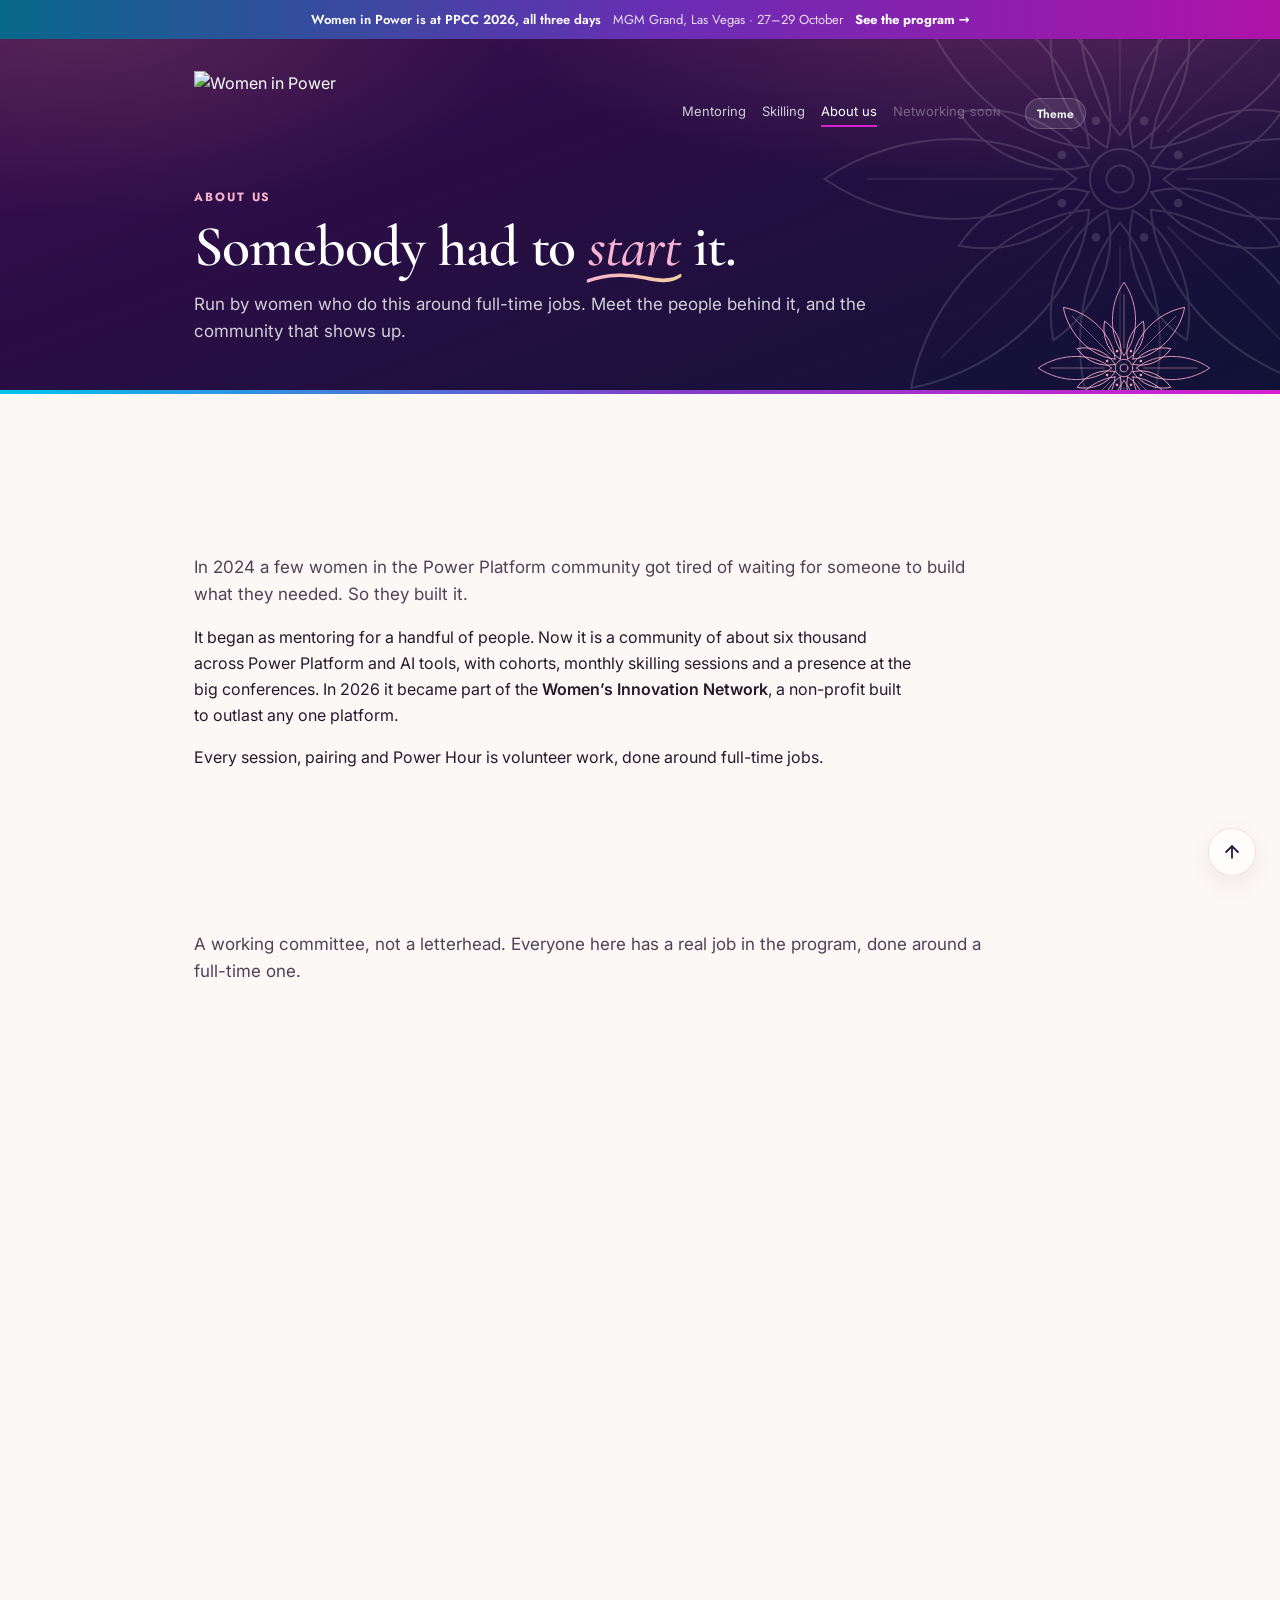
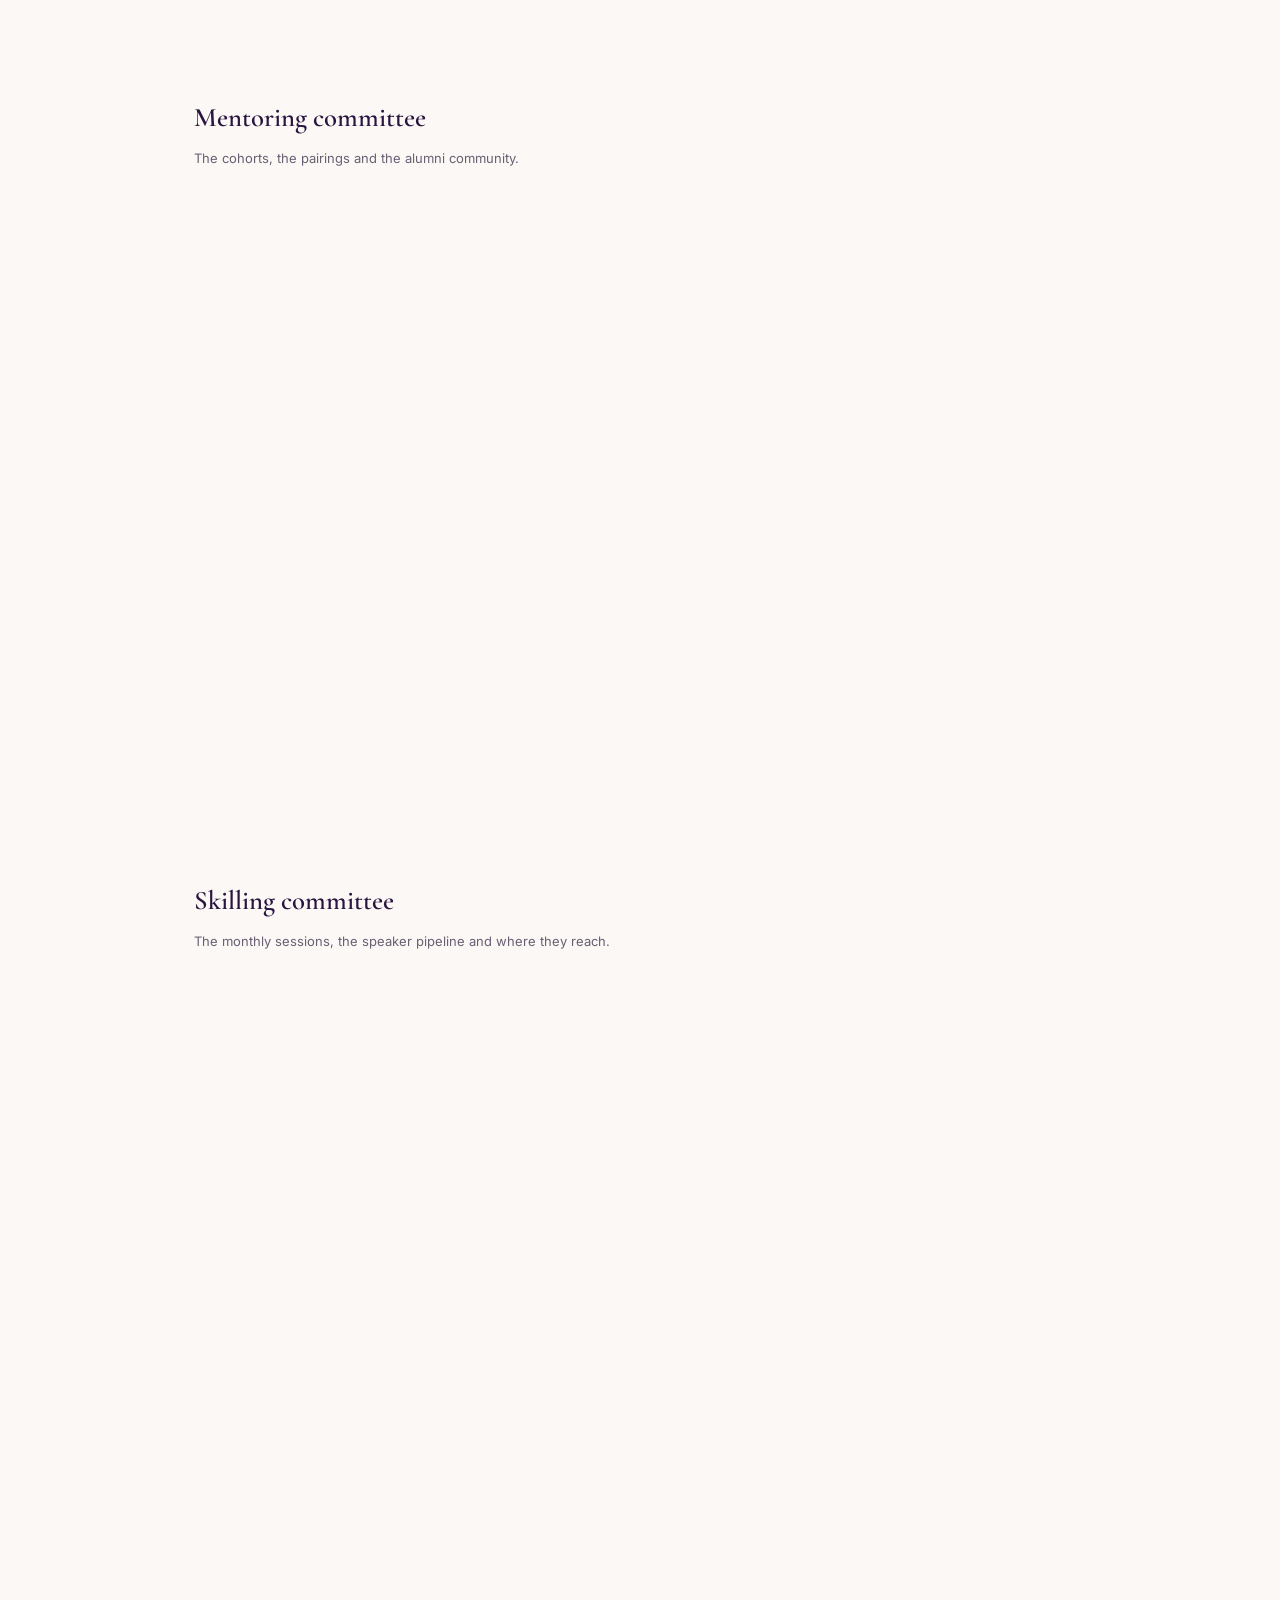
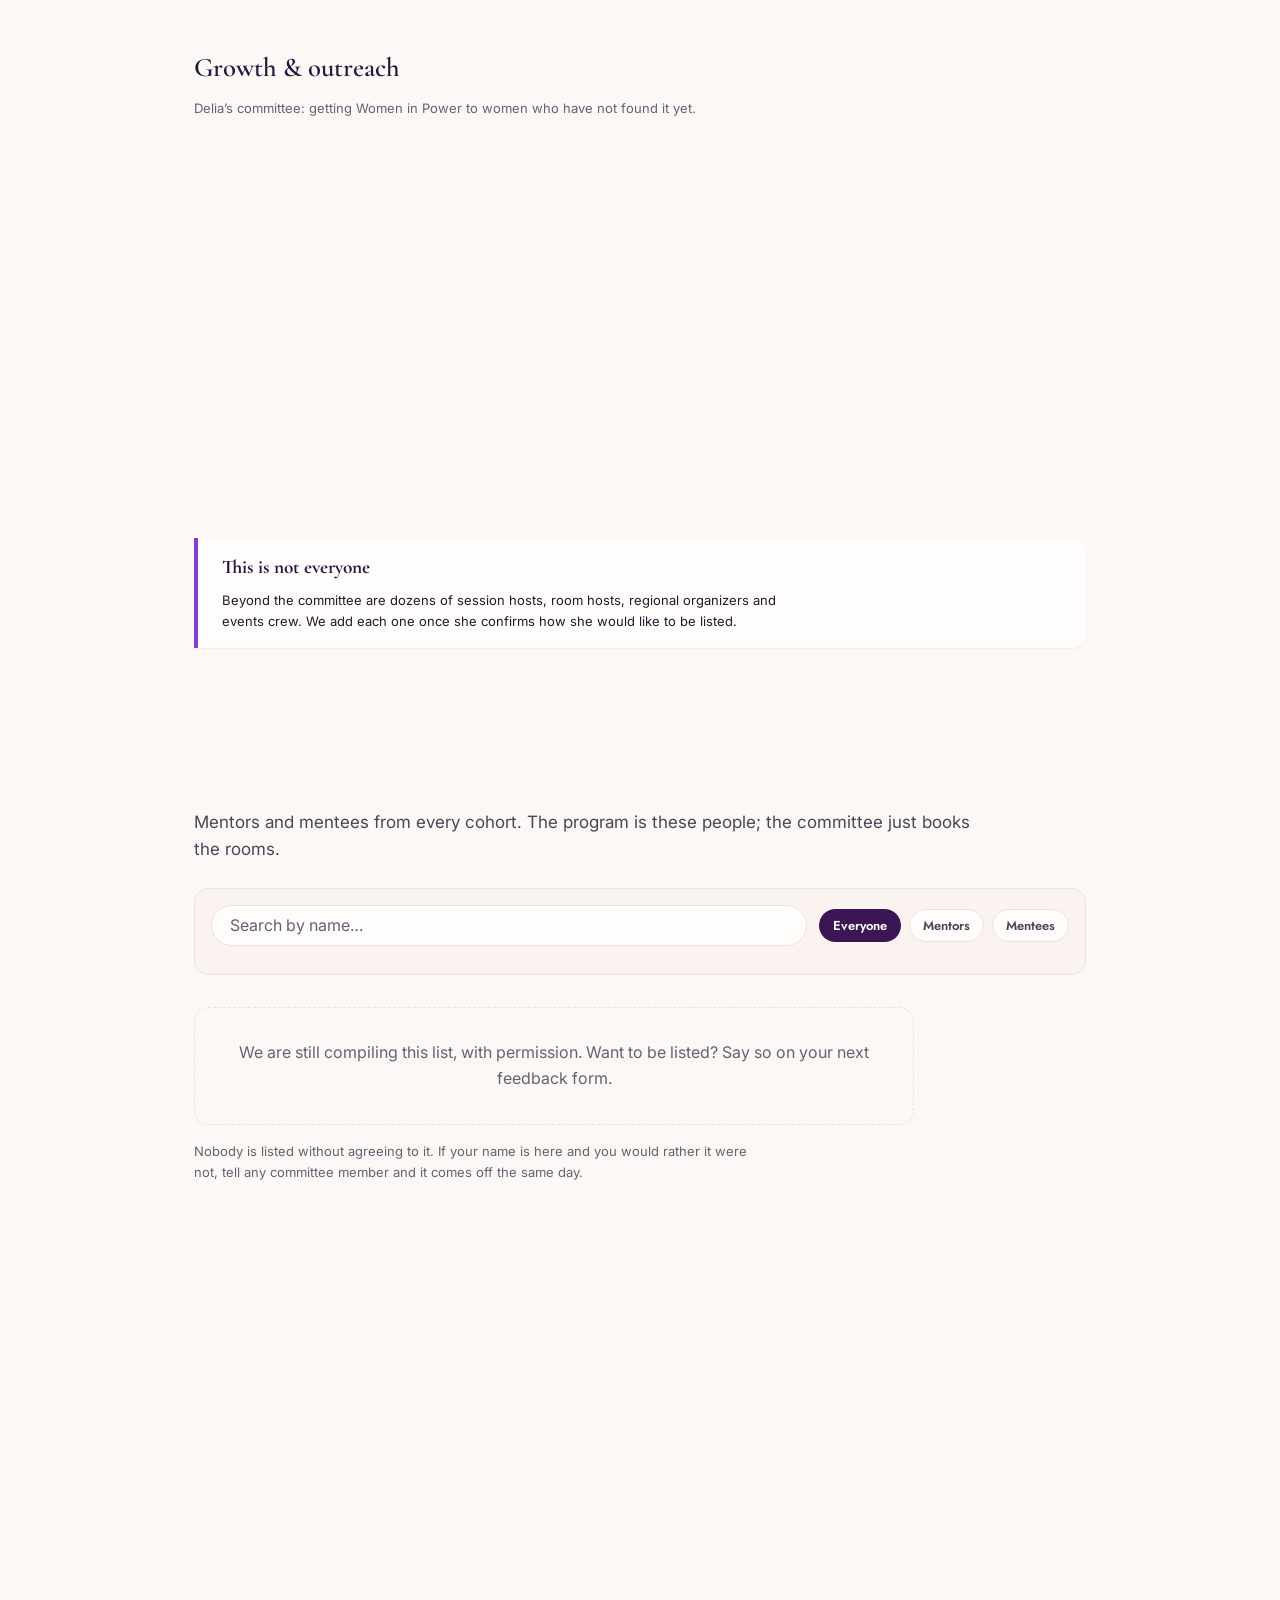
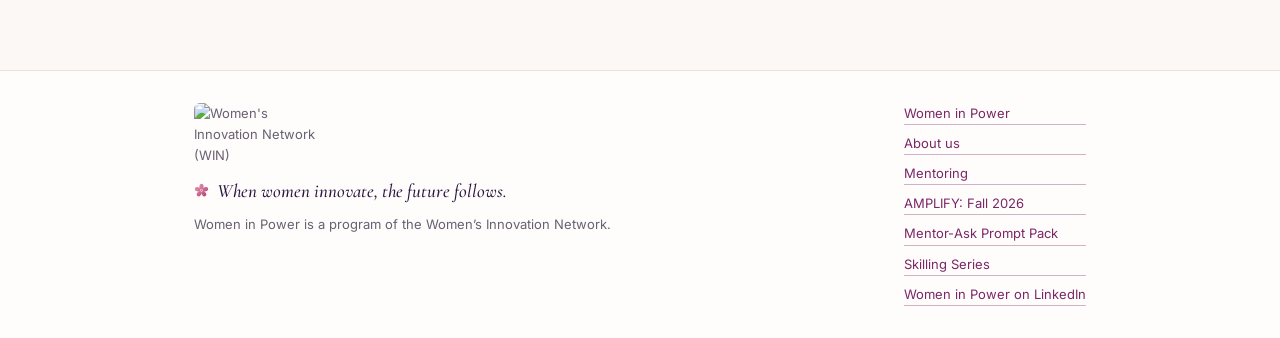
==== about/index.html @ d95ddf1b "Publish the Skilling pillar: the series, and a speaker guide Skilling has been a "soon" placeholder " ====
<!DOCTYPE html>
<html lang="en">
<head>
<meta charset="UTF-8">
<meta name="viewport" content="width=device-width, initial-scale=1">
<title>About us | Women in Power</title>
<meta name="description" content="The women who run Women in Power, and the community that has taken part: mentors, mentees and volunteers.">
<meta name="theme-color" content="#3b0b4e">
<script>(function(){try{var t=localStorage.getItem('wip-theme');if(t==='light'||t==='dark')document.documentElement.setAttribute('data-theme',t);}catch(e){}})();</script>
<script>document.documentElement.classList.add('rv-on');setTimeout(function(){if(!window.WIP_REVEAL)document.documentElement.classList.remove('rv-on');},3000);</script>
<link rel="preconnect" href="https://fonts.googleapis.com">
<link rel="preconnect" href="https://fonts.gstatic.com" crossorigin>
<link href="https://fonts.googleapis.com/css2?family=Cormorant+Garamond:ital,wght@0,500..700;1,500..700&family=Inter:wght@400;500;600&family=Jost:wght@400..800&display=swap" rel="stylesheet">
<link rel="stylesheet" href="../assets/css/wip.css">
</head>
<body data-photo-base="../assets/img/people/">
<a class="skip-link" href="#main">Skip to content</a>

<div class="announce">
  <a href="../ppcc-2026/">
    <span>Women in Power is at PPCC 2026, all three days</span>
    <span class="where">MGM Grand, Las Vegas &middot; 27&ndash;29 October</span>
    <span class="go">See the program &rarr;</span>
  </a>
</div>

<header class="masthead" id="top">
  <div class="wrap">
    <div class="masthead-top">
      <a class="lockup" href="../">
        <img class="lockup-img" src="../assets/img/wip-wordmark-reverse.png" alt="Women in Power" width="1200" height="607">
      </a>
      <div class="masthead-right">
        <nav class="masthead-nav" aria-label="Main">
          <a href="../mentoring/">Mentoring</a>
          <a href="../skilling/">Skilling</a>
          <a href="./" aria-current="page">About us</a>
          <span class="nav-soon">Networking <em>soon</em></span>
        </nav>
        <button type="button" class="theme-toggle" data-theme-toggle>Theme</button>
      </div>
    </div>
    <p class="kicker">About us</p>
    <h1>Somebody had to <em>start</em> it.</h1>
    <p class="standfirst">Run by women who do this around full-time jobs. Meet the people behind it, and the community that shows up.</p>
  </div>
</header>

<main id="main">
<div class="wrap">

  <!-- ============================== STORY ============================= -->
  <section class="section">
    <div class="section-head">
      <p class="eyebrow">How this started</p>
      <h2>A group chat that got out of hand</h2>
    </div>
    <p class="lead">In 2024 a few women in the Power Platform community got tired of waiting for someone to build what they needed. So they built it.</p>
    <p>It began as mentoring for a handful of people. Now it is a community of about six thousand across Power Platform and AI tools, with cohorts, monthly skilling sessions and a presence at the big conferences. In 2026 it became part of the <strong>Women&rsquo;s Innovation Network</strong>, a non-profit built to outlast any one platform.</p>
    <p>Every session, pairing and Power Hour is volunteer work, done around full-time jobs.</p>
  </section>

  <!-- ============================ LEADERSHIP ========================== -->
  <section class="section">
    <div class="section-head">
      <p class="eyebrow">Leadership</p>
      <h2>Meet the <em>troublemakers</em></h2>
    </div>
    <p class="lead">A working committee, not a letterhead. Everyone here has a real job in the program, done around a full-time one.</p>

    <!--
      LEADERSHIP — BEFORE YOU EDIT
      * Roles come from the Feb 2026 planning assignments. That source says
        plainly they have NOT been re-confirmed for FY27. Re-check with each
        person before treating this page as authoritative.
      * Everyone here should approve her own entry — the role line and the
        bio both. These were drafted from internal notes, not written by the
        person they describe.
      * LinkedIn links: all ten now have one. The four the source flagged
        unverified were supplied directly by Sravani on 5 Sep 2026.
        Tracking parameters (?lipi=...) are stripped — those tokens come
        from the browsing session of whoever copied the link and must
        never be published. Do not guess a profile URL; ask the person.
      * Employer and job title are deliberately NOT published here. They
        change, they belong to the person, and LinkedIn already carries them.
        Exception: a person may add their own. Sravani asked for hers
        (PM, CAT organization at Microsoft) on 11 Sep 2026.
      * Ragavendar Swaminatha Subramanian, Kimberly Tiong and Veronica Fair
        joined the Skilling committee on 24 Sep 2026, links and Ragavendar's
        line supplied by Sravani. Kimberly and Veronica share one card with
        one description between them, so neither needs a bio line of her
        own. Kimberly's photo is in the folder but unused while she is on
        the shared card.
      * Krystal Velez was added on 18 Sep 2026, with her photo supplied by
        Sravani. LinkedIn supplied by Sravani on 18 Sep 2026. No bio yet:
        ask her for one line, do not write it for her.
      * Asad Fathima was added on 17 Sep 2026, LinkedIn supplied by Sravani.
        She shares the committee card with Jessica and Sam, which now
        carries one description for all three rather than a line each.
        Check the spelling of her name with her.
      * Klaudia Roveri is not listed: the source names her as an adjacent
        partnership lead for the CAPE Women's Community, explicitly not
        Women in Power.
    -->
    <div class="people" style="margin-top:var(--s-5)">

      <article class="person">
        <div class="person-avatar" data-photo="danielle-moon.jpg" aria-hidden="true">DM</div>
        <div>
          <p class="person-name">Danielle Moon</p>
          <p class="person-role">Founder</p>
        </div>
        <p class="person-bio">Danielle founded Women in Power in 2024, then built the Women&rsquo;s Innovation Network behind it so the support would outlast any one platform. What began as a group chat is now six thousand women, with mentoring cohorts, monthly skilling and a Women in Power presence at the conferences this industry actually shows up to. She sets the direction, brings in the sponsors and holds the door open for the next woman who thinks she is the only one in the room.</p>
        <p class="person-links"><a href="https://www.linkedin.com/in/danielle-moon" target="_blank" rel="noopener">LinkedIn</a></p>
      </article>

      <article class="person">
        <div class="person-avatar" data-photo="sravani-seethi.jpg" aria-hidden="true">SS</div>
        <div>
          <p class="person-name">Sravani Seethi</p>
          <p class="person-role">Executive Director</p>
        </div>
        <p class="person-bio">Sravani partners with Danielle to bring the Women in Power vision to life, shaping ideas into programs with a clear plan, owners and timeline across every pillar. She started the mentoring program, which Shriya and Drew now lead. By day she is a PM in the CAT organization at Microsoft, and she built this site.</p>
        <p class="person-links"><a href="https://www.linkedin.com/in/sravani-seethi" target="_blank" rel="noopener">LinkedIn</a></p>
      </article>

      <article class="person">
        <div class="person-avatar" data-photo="geetha-sivasailam.jpg" aria-hidden="true">GS</div>
        <div>
          <p class="person-name">Geetha Sivasailam</p>
          <p class="person-role">Chief Power Officer</p>
        </div>
        <p class="person-bio">Geetha leads the Skilling Series and event logistics: the framework, speakers, registration and recordings. She moved skilling to themed programs built on power skills, not soft skills.</p>
        <p class="person-links"><a href="https://www.linkedin.com/in/gsivasailam" target="_blank" rel="noopener">LinkedIn</a></p>
      </article>

    </div>

    <h3 style="margin-top:var(--s-7)">Mentoring committee</h3>
    <p class="small muted">The cohorts, the pairings and the alumni community.</p>
    <div class="people" style="margin-top:var(--s-4)">

      <article class="person">
        <div class="person-avatar" data-photo="shriya-malhotra.jpg" aria-hidden="true">SM</div>
        <div>
          <p class="person-name">Shriya Malhotra</p>
          <p class="person-role">Power Pairs Lead</p>
        </div>
        <p class="person-bio">Shriya runs Power Pairs, the 1:1 track: matching, operations, mentor recruitment and participant communications. She also co-leads Skilling.</p>
        <p class="person-links"><a href="https://be.linkedin.com/in/shriya-malhotra-31b259b5" target="_blank" rel="noopener">LinkedIn</a></p>
      </article>

      <article class="person">
        <div class="person-avatar" data-photo="drew-tattam.jpg" aria-hidden="true">DT</div>
        <div>
          <p class="person-name">Drew Tattam</p>
          <p class="person-role">Circuits Mentoring Lead</p>
        </div>
        <p class="person-bio">Drew leads the Early Career pillar and runs Circuits: the group mentoring track, its Circuit Leads, and the path from a Circuit into Power Pairs.</p>
        <p class="person-links"><a href="https://www.linkedin.com/in/drew-tattam" target="_blank" rel="noopener">LinkedIn</a></p>
      </article>

      <!-- Three people, one card: the wider committee work rather than a
           named track. .person-feature spans the row. -->
      <article class="person person-feature">
        <div class="person-avatar" aria-hidden="true"><span class="bloom-mark" style="width:1.7rem;height:1.7rem;background:#fff"></span></div>
        <div>
          <p class="person-name">Jessica Edwards, Samantha Inquieti and Asad Fathima</p>
          <p class="person-role">The wider mentoring committee</p>
        </div>
        <p class="person-bio">The committee behind the cohorts: the mentoring framework, participant communications, and the alumni community that carries on afterwards. They keep every cohort running the same way for everyone, whichever track you are in, and make sure the volunteers who run it are thanked.</p>
        <p class="person-links"><a href="https://www.linkedin.com/in/jessica~edwards/" target="_blank" rel="noopener">Jessica on LinkedIn</a> <a href="https://www.linkedin.com/in/sam-inquieti-rmcp%C2%AE-prince2-aws-cloud-practitioner-b1431a21/" target="_blank" rel="noopener">Sam on LinkedIn</a> <a href="https://www.linkedin.com/in/asadfathima/" target="_blank" rel="noopener">Asad on LinkedIn</a></p>
      </article>

    </div>

    <h3 style="margin-top:var(--s-7)">Skilling committee</h3>
    <p class="small muted">The monthly sessions, the speaker pipeline and where they reach.</p>
    <div class="people" style="margin-top:var(--s-4)">

      <article class="person">
        <div class="person-avatar" data-photo="suparna-banerjee.jpg" aria-hidden="true">SB</div>
        <div>
          <p class="person-name">Suparna Banerjee</p>
          <p class="person-role">Skilling Sessions Lead</p>
        </div>
        <p class="person-bio">Suparna runs the skilling sessions with Geetha: topics, speakers, scheduling and prep. She is an active Power Platform community speaker and an AI wizard.</p>
        <p class="person-links"><a href="https://www.linkedin.com/in/suparna-banerjee-68780623/" target="_blank" rel="noopener">LinkedIn</a></p>
      </article>

      <article class="person">
        <div class="person-avatar" data-photo="ragavendar-swaminatha.jpg" aria-hidden="true">RS</div>
        <div>
          <p class="person-name">Ragavendar Swaminatha Subramanian</p>
          <p class="person-role">Speakers &amp; Promotion Lead</p>
        </div>
        <p class="person-bio">Ragavendar runs speaker outreach, promotional material, scheduling and session prep. He is a three-time Power Platform Super User.</p>
        <p class="person-links"><a href="https://www.linkedin.com/in/ragavendar-s-77374099/" target="_blank" rel="noopener">LinkedIn</a></p>
      </article>

      <!-- Two people, one card, the same shape as the wider mentoring
           committee. .person-feature spans the row. -->
      <article class="person person-feature">
        <div class="person-avatar" aria-hidden="true"><span class="bloom-mark" style="width:1.7rem;height:1.7rem;background:#fff"></span></div>
        <div>
          <p class="person-name">Kimberly Tiong and Veronica Fair</p>
          <p class="person-role">The wider skilling committee</p>
        </div>
        <p class="person-bio">The committee behind the Skilling Series: finding speakers, prepping each session and getting it in front of the people who need it.</p>
        <p class="person-links"><a href="https://www.linkedin.com/in/kimberlytiong/" target="_blank" rel="noopener">Kimberly on LinkedIn</a> <a href="https://www.linkedin.com/in/verofair/" target="_blank" rel="noopener">Veronica on LinkedIn</a></p>
      </article>
    </div>

    <h3 style="margin-top:var(--s-7)">Growth &amp; outreach</h3>
    <p class="small muted">Delia&rsquo;s committee: getting Women in Power to women who have not found it yet.</p>
    <div class="people" style="margin-top:var(--s-4)">

      <article class="person">
        <div class="person-avatar" data-photo="delia-zuniga.jpg" aria-hidden="true">DZ</div>
        <div>
          <p class="person-name">Delia Zuniga</p>
          <p class="person-role">Chief Storyteller</p>
        </div>
        <p class="person-bio">Delia leads community marketing, volunteer recruitment and the events calendar, including the outreach that fills every cohort.</p>
        <p class="person-links"><a href="https://www.linkedin.com/in/deliazuniga" target="_blank" rel="noopener">LinkedIn</a></p>
      </article>

      <article class="person">
        <div class="person-avatar" data-photo="krystal-velez.jpg" aria-hidden="true">KV</div>
        <div>
          <p class="person-name">Krystal Velez</p>
          <p class="person-role">Growth &amp; outreach committee</p>
        </div>
        <p class="person-links"><a href="https://www.linkedin.com/in/krystal-velez/" target="_blank" rel="noopener">LinkedIn</a></p>
      </article>


      <article class="person">
        <div class="person-avatar" data-photo="hanh-nguyen.jpg" aria-hidden="true">HN</div>
        <div>
          <p class="person-name">Hanh Nguyen</p>
          <p class="person-role">APAC expansion</p>
        </div>
        <p class="person-bio">Hanh is exploring how to grow Women in Power across APAC: time zones, partners and local communities.</p>
        <p class="person-links"><a href="https://www.linkedin.com/in/hanh-nguyen-857954146/" target="_blank" rel="noopener">LinkedIn</a></p>
      </article>

    </div>

    <!--
      ADDING A LEADER
      Copy one <article class="person"> block and fill it in. The avatar is
      initials on a gradient by default; to use a photo, replace the div with:
        <img class="person-avatar" src="../assets/img/people/firstname.jpg"
             alt="" width="72" height="72">
      Square image, 200px or larger. alt="" is correct — the name is right
      beside it, so the photo is decorative to a screen reader.

      The grid goes to three columns and wraps on its own. Around 15 people
      it starts to feel like a wall; at that point add another group heading
      rather than a fourth column.

      The top row is the three principals and is meant to stay three. New
      committee members go into one of the groups below it. If someone ever
      sits alone in a group, .person-feature spans the row so she is not a
      lone narrow card.
    -->

    <div class="callout" style="margin-top:var(--s-5)">
      <p class="callout-title">This is not everyone</p>
      <p class="small">Beyond the committee are dozens of session hosts, room hosts, regional organizers and events crew. We add each one once she confirms how she would like to be listed.</p>
    </div>
  </section>

  <!-- ============================= ROSTER ============================= -->
  <section class="section">
    <div class="section-head">
      <p class="eyebrow">The community</p>
      <h2>Everyone who has taken part</h2>
    </div>
    <p class="lead">Mentors and mentees from every cohort. The program is these people; the committee just books the rooms.</p>

    <div class="roster-block" data-src="../assets/data/people.json" style="margin-top:var(--s-5)">
      <div class="roster-controls">
        <label class="visually-hidden" for="roster-q">Search by name</label>
        <input class="input roster-q" id="roster-q" type="search" placeholder="Search by name…" autocomplete="off">
        <div class="roster-filters" role="group" aria-label="Filter by role">
          <button type="button" class="chip" data-filter="all" aria-pressed="true">Everyone</button>
          <button type="button" class="chip" data-filter="mentor" aria-pressed="false">Mentors</button>
          <button type="button" class="chip" data-filter="mentee" aria-pressed="false">Mentees</button>
        </div>
        <p class="roster-count" role="status" aria-live="polite"></p>
      </div>

      <ul class="roster"></ul>

      <p class="roster-empty">
        We are still compiling this list, with permission.
        Want to be listed? Say so on your next feedback form.
      </p>

      <noscript>
        <p class="roster-empty">This list needs JavaScript to load. The underlying data is at
        <a href="../assets/data/people.json">people.json</a>.</p>
      </noscript>
    </div>

    <p class="small muted" style="margin-top:var(--s-4)">Nobody is listed without agreeing to it. If your name is here and you would rather it were not, tell any committee member and it comes off the same day.</p>
  </section>

  <!-- ============================== JOIN ============================== -->
  <section class="section">
    <div class="section-head">
      <p class="eyebrow">Get involved</p>
      <h2>This list is meant to keep growing</h2>
    </div>
    <div class="grid grid-3">
      <div class="card">
        <h4>Join a cohort</h4>
        <p class="small muted">As a mentee or a mentor. Registration opens ahead of each one and is announced on LinkedIn.</p>
        <p><a class="btn btn-ghost" href="../mentoring/">How mentoring works &rarr;</a></p>
      </div>
      <div class="card">
        <h4>Host a session</h4>
        <p class="small muted">The Skilling Series always needs speakers. If you can teach something in 45 minutes, that is enough.</p>
        <p><a class="btn btn-ghost" href="../skilling/speaker-guide/">Read the speaker guide &rarr;</a></p>
      </div>
      <div class="card">
        <h4>Volunteer on a committee</h4>
        <p class="small muted">Mentoring, skilling, events, regional outreach. Most people start by turning up to something and offering.</p>
        <p><a class="btn btn-ghost" href="https://www.linkedin.com/company/women-in-power-platform" target="_blank" rel="noopener">Say hello &rarr;</a></p>
      </div>
    </div>
  </section>

</div>
</main>

<footer class="site-footer">
  <div class="wrap foot-row">
    <div>
      <img class="win-logo" src="../assets/img/win-logo.png" alt="Women's Innovation Network (WIN)">
      <p class="tagline">When women innovate, the future follows.</p>
      <p class="small" style="margin-top:var(--s-2)">Women in Power is a program of the Women&rsquo;s Innovation Network.</p>
    </div>
    <nav aria-label="Footer">
      <a href="../">Women in Power</a>
      <a href="./">About us</a>
      <a href="../mentoring/">Mentoring</a>
      <a href="../mentoring/2026-fall/">AMPLIFY: Fall 2026</a>
      <a href="../mentoring/mentorship-prompts/">Mentor-Ask Prompt Pack</a>
      <a href="../skilling/">Skilling Series</a>
      <a href="https://www.linkedin.com/company/women-in-power-platform" target="_blank" rel="noopener">Women in Power on LinkedIn</a>
    </nav>
  </div>
</footer>

<a class="to-top" href="#top" title="Back to top">
  <span class="visually-hidden">Back to top</span>
  <svg viewBox="0 0 24 24" fill="none" stroke="currentColor" stroke-width="2.2" stroke-linecap="round" stroke-linejoin="round" aria-hidden="true"><path d="M12 19V5"/><path d="M5 12l7-7 7 7"/></svg>
</a>

<script src="../assets/js/wip.js" defer></script>
</body>
</html>
---- assets/css/wip.css ----
/* ==========================================================================
   Women in Power — shared stylesheet
   Part of Women's Innovation Network (WIN)

   Single source of truth for how WiP member pages look. Change a token here
   and every page updates. Documented and previewed at /wip/style-guide/.

   Contents
   1. Tokens — light
   2. Tokens — dark
   3. Reset and base
   4. Layout
   5. Masthead, theme toggle, footer
   6. Typography
   7. Components
   8. Journey explorer (the interactive mentor / mentee journeys)
   9. Utilities
  10. Print

   THEMING RULE
   Every color has its base value on bare :root. Dark mode only *redefines*
   tokens, in two places: a prefers-color-scheme block guarded against an
   explicit light choice, and a [data-theme="dark"] block so the toggle wins.
   Never give a color its only definition inside a media query.
   ========================================================================== */

/* ==========================================================================
   1. TOKENS — LIGHT (the base layer)
   ========================================================================== */

:root {
  /* --- Brand: WIN (parent organization) — fixed, never themed ---------- */
  --win-navy:        #042559;
  --win-navy-deep:   #02132e;
  --win-navy-soft:   #16407f;

  /* --- Brand: the signature ribbon gradient — fixed -------------------- */
  --grad-cyan:       #00c5ed;
  --grad-violet:     #823dca;
  --grad-magenta:    #d720d0;
  --ribbon:      linear-gradient(90deg,  var(--grad-cyan) 0%, var(--grad-violet) 52%, var(--grad-magenta) 100%);
  --ribbon-diag: linear-gradient(135deg, var(--grad-cyan) 0%, var(--grad-violet) 52%, var(--grad-magenta) 100%);

  /* The ribbon, deepened until WHITE TEXT PASSES AA on every stop.
     The bright ribbon is decoration and must never sit behind body text:
     white on --grad-cyan is 2.06:1, which is unreadable. These stops are
     6.26 / 7.93 / 6.10 against white and still read as the same gradient.
     Use this any time the ribbon is a background for words. */
  --ribbon-deep: linear-gradient(90deg, #07688a 0%, #6a2db4 52%, #ae12a7 100%);

  /* The ribbon for ROUNDED FILLS: circles (step numbers, avatars, the
     back-to-top hover) and pill buttons. Two things go wrong when the full
     diagonal ribbon is poured into a round shape:
       1. A 135deg gradient puts its end colors in the box's corners, which
          the rounding cuts off. What survives is a cyan wedge and a clipped
          magenta edge, so the shape reads as a square squeezed into a
          circle.
       2. The cyan end sits under white text at 2.06:1.
     So these drop cyan and run deep violet to deep magenta (white text
     7.93 / 6.10). On circles the stops sit at 15% / 85%, which is where a
     circle's edge crosses the 135deg line, so both colors are actually
     visible. Pills run 90deg, along their long axis. */
  /* On anything with a (transparent) border, write the background as
     "var(--ribbon-round) border-box". By default a gradient is sized to
     the padding box and then TILED into the border, so the far end of
     the gradient shows as a thin strip along the top and left edges. */
  --ribbon-round: linear-gradient(135deg, #6a2db4 15%, #ae12a7 85%);
  --ribbon-pill:  linear-gradient(90deg,  #6a2db4 0%,  #ae12a7 100%);

  /* The ribbon for gradient TEXT on a page surface, e.g. the big stat
     numerals. Measured against the surface it actually sits on:
       light mode, on #fff   — 6.26 / 7.93 / 6.10
       dark  mode, on #121c31 — 8.26 / 5.62 / 6.74
     The bright ribbon fails at BOTH ends depending on the mode: its cyan is
     2.06:1 on white and its violet is 2.81:1 on the dark surface. A number
     is content, not decoration — it has to be readable. Gradient text on a
     dark BAND (the masthead kicker, the hero headline) keeps --ribbon;
     those grounds are dark in both themes. */
  --ribbon-text: linear-gradient(90deg, #07688a 0%, #6a2db4 52%, #ae12a7 100%);
  /* Warm gradient text for serif numerals. 10.9 / 5.9 on white. */
  --bloom-text:  linear-gradient(90deg, #5a1f7a 0%, #b3346b 100%);

  /* --- Brand: Women in Power accents ----------------------------------- */
  --wip-plum:        #3b0b4e;
  --wip-magenta:     #d91c81;
  --wip-pink:        #ff2e9e;
  --wip-teal:        #12b6a8;

  /* --- Brand: Bloom — the warm layer ------------------------------------
     Added in v2.0 to give the site warmth without adding clutter. Blush and
     petal are grounds and washes; rose carries small text; gold is a
     hairline detail only (it is 2.7:1 on ivory, so never for words). The
     bloom motif itself is drawn in CSS further down (section 5b). */
  --blush:           #f9e6e8;
  --blush-2:         #fdf2ef;
  --petal:           #e7a3bb;
  --rose:            #b3346b;   /* 5.5:1 on --bg, 4.8:1 on --blush */
  --gold:            #b8925a;
  --gold-soft:       #ecdcc0;

  /* --- Themed: accent used for eyebrows, markers, link hover ----------- */
  --accent:          #b3346b;
  --link:            #7b2667;
  /* Solid fills behind white text: primary buttons, the selected role
     and roster filter. Was WIN navy; plum carries the warmth. */
  --solid:           #3b1554;   /* white on it 13:1 */
  --solid-hover:     #57206f;

  /* --- Themed: tier colors -------------------------------------------- */
  --tier1:           #7a2e8e;   /* Group mentoring */
  --tier1-wash:      #f6effa;
  --tier1-line:      #e3d0ec;
  --tier2:           #0f6fa8;   /* 1:1 mentoring   */
  --tier2-wash:      #ecf5fb;
  --tier2-line:      #c9e0ef;
  --joint:           #b8127a;   /* Both tiers      */
  --joint-wash:      #fdeef6;
  --joint-line:      #f4cfe3;

  /* --- Themed: neutrals ------------------------------------------------ */
  /* Warm neutrals: ivory grounds with a breath of blush, plum-black ink.
     The old cool blue-grays read as corporate; these read as paper. */
  --ink:             #231a2c;
  --ink-2:           #4d4357;
  --ink-3:           #6a5f73;   /* 5.7:1 on --bg, 5.0:1 on --blush */
  --heading:         #2a1540;   /* aubergine; goes near-white in dark     */
  --line:            #eee1dc;
  --line-soft:       #f6ece8;
  --surface:         #fffdfb;
  --surface-2:       #fbf3ef;
  --bg:              #fcf8f5;
  --sticky-bg:       rgba(252, 248, 245, .94);

  /* --- Themed: masthead ------------------------------------------------ */
  /* WiP plum into midnight indigo, lit with rose and peach rather than
     the old cyan. The cyan still arrives in the ribbon along the base. */
  --mast-a:          #3b0b4e;
  --mast-b:          #0f1236;
  --mast-glow-1:     rgba(236, 112, 168, .30);
  --mast-glow-2:     rgba(255, 184, 150, .16);

  /* --- Themed: semantic ------------------------------------------------ */
  --ok:              #1f7a56;  --ok-wash:   #e9f5ef;  --ok-line: #cbe6da;
  --warn:            #9a6410;  --warn-wash: #fdf3e2;
  --danger:          #b0433a;  --danger-wash: #fdeeec; --danger-line: #f3d5d0;

  /* --- Type ------------------------------------------------------------ */
  --font-display: "Jost", "Segoe UI", -apple-system, BlinkMacSystemFont, system-ui, sans-serif;
  /* Headings, names and big numerals: Cormorant Garamond, an editorial
     serif with fine contrast. Jost (above) carries labels, buttons and UI.
     Cormorant has a small x-height (0.39 of its size, against Fraunces'
     0.44), so every element set in it also gets font-size-adjust, which
     scales it up to read at the size the layout was designed for. */
  --font-serif:   "Cormorant Garamond", "Iowan Old Style", "Palatino Linotype", Georgia, serif;
  --serif-adjust: 0.43;
  --font-body:    "Inter", "Segoe UI", -apple-system, BlinkMacSystemFont, system-ui, sans-serif;
  --font-mono:    ui-monospace, "Cascadia Code", Consolas, monospace;

  --t-xs:   0.75rem;
  --t-sm:   0.8125rem;
  --t-base: 1rem;
  --t-lg:   1.0625rem;
  --t-xl:   clamp(1.25rem, 1.1rem + 0.6vw, 1.5rem);
  --t-2xl:  clamp(1.5rem,  1.25rem + 1.1vw, 2rem);
  --t-3xl:  clamp(1.9rem,  1.4rem + 2.2vw, 3rem);

  /* --- Space (4px base) ------------------------------------------------ */
  --s-1: 0.25rem; --s-2: 0.5rem;  --s-3: 0.75rem; --s-4: 1rem;
  --s-5: 1.5rem;  --s-6: 2rem;    --s-7: 3rem;    --s-8: 4rem;

  /* --- Radius, shadow, motion ------------------------------------------ */
  --r-sm: 8px; --r-md: 14px; --r-lg: 20px; --r-xl: 28px; --r-pill: 999px;
  /* Shadows tinted plum, not navy-gray, so cards glow rather than float. */
  --sh-1: 0 1px 2px rgba(74, 28, 58, .05);
  --sh-2: 0 8px 24px rgba(74, 28, 58, .07);
  --sh-3: 0 20px 48px rgba(74, 28, 58, .12);
  --ease: cubic-bezier(.22, .61, .36, 1);

  --wrap: 940px;
  --wrap-wide: 1180px;

  color-scheme: light;
}

/* ==========================================================================
   2. TOKENS — DARK
   Defined twice on purpose: once for the system preference (unless the
   reader has explicitly chosen light), once for an explicit dark choice.
   ========================================================================== */

@media (prefers-color-scheme: dark) {
  :root:not([data-theme="light"]) {
    --accent:      #ff86bb;
    --link:        #f2acd6;
    --solid:       #74338f;  --solid-hover: #8a42a8;
    --blush:       #2b1b28;  --blush-2: #21161f;
    --petal:       #e58bb0;  --rose:    #ff8fbf;
    --gold:        #d8b67c;  --gold-soft: #4a3b28;
    --ribbon-text: linear-gradient(90deg, #00c5ed 0%, #b27ce8 52%, #ff6bd6 100%);
    --bloom-text:  linear-gradient(90deg, #d9a9f2 0%, #ff8fbf 100%);

    --tier1:       #cf95e6;  --tier1-wash: #241a33;  --tier1-line: #3d2b52;
    --tier2:       #6ec6f2;  --tier2-wash: #0f2436;  --tier2-line: #1f3f59;
    --joint:       #ff74bb;  --joint-wash: #2c1428;  --joint-line: #4a2340;

    --ink:         #f5eef3;
    --ink-2:       #cfc2d2;
    --ink-3:       #a797ac;
    --heading:     #fdf5fa;
    --line:        #35283d;
    --line-soft:   #281e2f;
    --surface:     #1c1523;
    --surface-2:   #17111d;
    --bg:          #110c16;
    --sticky-bg:   rgba(17, 12, 22, .94);

    --mast-a:      #2c0a3a;
    --mast-b:      #0a0a1f;
    --mast-glow-1: rgba(236, 112, 168, .24);
    --mast-glow-2: rgba(255, 184, 150, .12);

    --ok:      #5fd3a3;  --ok-wash:     #0f2a20;  --ok-line: #1f4d3a;
    --warn:    #f0c274;  --warn-wash:   #2c2313;
    --danger:  #f79a90;  --danger-wash: #2e1614;  --danger-line: #4d2723;

    --sh-1: 0 1px 2px rgba(0, 0, 0, .35);
    --sh-2: 0 6px 20px rgba(0, 0, 0, .40);
    --sh-3: 0 18px 44px rgba(0, 0, 0, .55);

    color-scheme: dark;
  }
}

:root[data-theme="dark"] {
  --accent:      #ff86bb;
  --link:        #f2acd6;
  --solid:       #74338f;  --solid-hover: #8a42a8;
  --blush:       #2b1b28;  --blush-2: #21161f;
  --petal:       #e58bb0;  --rose:    #ff8fbf;
  --gold:        #d8b67c;  --gold-soft: #4a3b28;
    --ribbon-text: linear-gradient(90deg, #00c5ed 0%, #b27ce8 52%, #ff6bd6 100%);
    --bloom-text:  linear-gradient(90deg, #d9a9f2 0%, #ff8fbf 100%);

  --tier1:       #cf95e6;  --tier1-wash: #241a33;  --tier1-line: #3d2b52;
  --tier2:       #6ec6f2;  --tier2-wash: #0f2436;  --tier2-line: #1f3f59;
  --joint:       #ff74bb;  --joint-wash: #2c1428;  --joint-line: #4a2340;

  --ink:         #f5eef3;
  --ink-2:       #cfc2d2;
  --ink-3:       #a797ac;
  --heading:     #fdf5fa;
  --line:        #35283d;
  --line-soft:   #281e2f;
  --surface:     #1c1523;
  --surface-2:   #17111d;
  --bg:          #110c16;
  --sticky-bg:   rgba(17, 12, 22, .94);

  --mast-a:      #2c0a3a;
  --mast-b:      #0a0a1f;
  --mast-glow-1: rgba(236, 112, 168, .24);
  --mast-glow-2: rgba(255, 184, 150, .12);

  --ok:      #5fd3a3;  --ok-wash:     #0f2a20;  --ok-line: #1f4d3a;
  --warn:    #f0c274;  --warn-wash:   #2c2313;
  --danger:  #f79a90;  --danger-wash: #2e1614;  --danger-line: #4d2723;

  --sh-1: 0 1px 2px rgba(0, 0, 0, .35);
  --sh-2: 0 6px 20px rgba(0, 0, 0, .40);
  --sh-3: 0 18px 44px rgba(0, 0, 0, .55);

  color-scheme: dark;
}

/* ==========================================================================
   3. RESET AND BASE
   ========================================================================== */

*, *::before, *::after { box-sizing: border-box; }
* { margin: 0; padding: 0; }

html { -webkit-text-size-adjust: 100%; scroll-behavior: smooth; }
@media (prefers-reduced-motion: reduce) {
  html { scroll-behavior: auto; }
  *, *::before, *::after { animation-duration: .01ms !important; transition-duration: .01ms !important; }
}

body {
  font-family: var(--font-body);
  font-size: var(--t-base);
  line-height: 1.62;
  color: var(--ink);
  background: var(--bg);
  -webkit-font-smoothing: antialiased;
  text-rendering: optimizeLegibility;
  /* Cormorant's default figures are old-style (a 5 dips below the line).
     Numbers on this site are dates, times and stats, so keep them level. */
  font-variant-numeric: lining-nums;
  transition: background-color .25s var(--ease), color .25s var(--ease);
}

img, svg { max-width: 100%; height: auto; display: block; }

/* The link color is a token, lifted from navy to #7fb6ff in dark mode.
   It used to be switched with ":root[data-theme=dark] a", but that
   selector outweighs any single class, so it repainted every white-text
   link (accent buttons, the announcement bar, the masthead nav) light
   blue in dark mode. A token keeps "a" at its natural weight and lets
   components set their own color. */
a { color: var(--link); text-decoration-thickness: 1px; text-underline-offset: 2px; }
a:hover { color: var(--accent); }

:focus-visible { outline: 3px solid var(--grad-violet); outline-offset: 2px; border-radius: 4px; }

.skip-link {
  position: absolute; left: -9999px;
  background: var(--win-navy); color: #fff;
  padding: var(--s-3) var(--s-4); border-radius: 0 0 var(--r-sm) 0; z-index: 100;
}
.skip-link:focus { left: 0; top: 0; color: #fff; }

/* Hide the no-JS fallback once the scripts run, and vice versa. */
.js-only { display: none; }
.has-js .js-only { display: block; }
.has-js .no-js-only { display: none; }

/* ==========================================================================
   4. LAYOUT
   ========================================================================== */

.wrap      { width: 100%; max-width: var(--wrap);      margin-inline: auto; padding-inline: var(--s-5); }
.wrap-wide { width: 100%; max-width: var(--wrap-wide); margin-inline: auto; padding-inline: var(--s-5); }

main { padding-bottom: var(--s-8); }

.section { margin-top: var(--s-7); }
.section > * + * { margin-top: var(--s-4); }

.eyebrow {
  font-family: var(--font-display); font-size: var(--t-xs); font-weight: 700;
  letter-spacing: .14em; text-transform: uppercase; color: var(--accent);
}
.section-head { margin-bottom: var(--s-4); }
.section-head h2 { margin-top: var(--s-2); }
.section-head::after {
  content: ""; display: block; width: 56px; height: 3px;
  background: var(--ribbon); border-radius: var(--r-pill); margin-top: var(--s-3);
}

.grid { display: grid; gap: var(--s-4); }
@media (min-width: 700px) { .grid-2 { grid-template-columns: repeat(2, 1fr); } .grid-3 { grid-template-columns: repeat(3, 1fr); } }
@media (min-width: 940px) { .grid-4 { grid-template-columns: repeat(4, 1fr); } }

/* Sticky in-page nav, used by the longer pages. */
.jump { position: sticky; top: 0; z-index: 20; background: var(--sticky-bg); backdrop-filter: blur(8px); border-bottom: 1px solid var(--line); }
.jump ul { display: flex; gap: var(--s-4); list-style: none; padding: var(--s-3) 0; margin: 0; overflow-x: auto; font-size: var(--t-sm); max-width: none; }
.jump li { margin: 0; white-space: nowrap; }
.jump a { color: var(--ink-2); text-decoration: none; font-weight: 500; }
.jump a:hover { color: var(--accent); }

/* ==========================================================================
   5. MASTHEAD, THEME TOGGLE, FOOTER
   ========================================================================== */

.masthead {
  background:
    radial-gradient(1000px 420px at 82% -30%, var(--mast-glow-1), transparent 62%),
    radial-gradient(760px 360px at 6% -10%, var(--mast-glow-2), transparent 60%),
    linear-gradient(160deg, var(--mast-a) 0%, var(--mast-b) 100%);
  color: #fff;
  padding-block: var(--s-6) var(--s-7);
  position: relative;
  transition: background .25s var(--ease);
}
.masthead::after { content: ""; position: absolute; inset: auto 0 0 0; height: 4px; background: var(--ribbon); }
.masthead a { color: #fff; }
/* Base <strong> is set in the body ink, which is dark in light mode and
   vanishes on this ground. Same for the page-level dark bands. */
.masthead strong, .masthead b, .spotlight strong, .allies strong { color: #fff; }

.masthead-top { display: flex; align-items: center; justify-content: space-between; gap: var(--s-4); flex-wrap: wrap; margin-bottom: var(--s-6); }
.masthead-right { display: flex; align-items: center; gap: var(--s-5); flex-wrap: wrap; }

.lockup { display: inline-flex; align-items: center; gap: var(--s-3); text-decoration: none; }

/* The real wordmark. Mastheads are dark, so they carry the reversed (white)
   file; the black original is for light grounds. Intrinsic width/height are
   on the <img> so the row does not shift while the image loads. */
.lockup-img { width: 168px; height: auto; flex: none; }
@media (max-width: 520px) { .lockup-img { width: 132px; } }

/* Legacy CSS-only lockup, kept for any page that has no image to hand. */
.lockup-mark {
  width: 38px; height: 38px; border-radius: 10px; background: var(--ribbon-round);
  display: grid; place-items: center; flex: none;
  font-family: var(--font-display); font-weight: 800; font-size: 15px; color: #fff; letter-spacing: .02em;
}
.lockup-text { line-height: 1.15; }
.lockup-name { font-family: var(--font-display); font-weight: 700; font-size: 15px; color: #fff; }
.lockup-sub { font-size: var(--t-xs); color: rgba(255,255,255,.62); letter-spacing: .04em; }

.masthead-nav { display: flex; gap: var(--s-4); flex-wrap: wrap; font-size: var(--t-sm); }
.masthead-nav a {
  color: rgba(255,255,255,.78); text-decoration: none; padding-bottom: 3px;
  border-bottom: 2px solid transparent; transition: color .2s var(--ease), border-color .2s var(--ease);
}
.masthead-nav a:hover, .masthead-nav a[aria-current="page"] { color: #fff; border-bottom-color: var(--grad-magenta); }

/* A pillar that exists in the structure but has no page yet. Deliberately
   not a link — a nav item that 404s is worse than one that says "soon" —
   and deliberately quiet. These sit AFTER the real links: a placeholder
   should never outrank a page someone can actually open, and a bordered
   badge on a dark ground pulls more attention than the live items do. */
.masthead-nav .nav-soon {
  color: rgba(255,255,255,.34); display: inline-flex; align-items: baseline; gap: .4em;
  padding-bottom: 3px; border-bottom: 2px solid transparent; cursor: default;
}
.masthead-nav .nav-soon em {
  font-style: normal; font-size: 9.5px; font-weight: 600; letter-spacing: .11em;
  text-transform: uppercase; color: rgba(255,255,255,.28);
}

/* Theme toggle — three states: light / dark / follow the system. */
.theme-toggle {
  display: inline-flex; align-items: center; gap: .45em;
  background: rgba(255,255,255,.10); border: 1px solid rgba(255,255,255,.20);
  color: #fff; border-radius: var(--r-pill); padding: .45em .9em;
  font-family: var(--font-display); font-size: var(--t-xs); font-weight: 600;
  cursor: pointer; transition: background .2s var(--ease), border-color .2s var(--ease);
}
.theme-toggle:hover { background: rgba(255,255,255,.18); border-color: rgba(255,255,255,.34); }
.theme-toggle svg { width: 15px; height: 15px; flex: none; }

.masthead h1, .masthead h2, .masthead h3, .masthead h4 { color: #fff; }
.masthead h1 { font-family: var(--font-serif); font-size-adjust: var(--serif-adjust); font-size: calc(var(--t-3xl) * 1.08); font-weight: 600; line-height: 1.06; letter-spacing: -.02em; max-width: 20ch; }
.masthead h1 em { color: #f7b3cf; }
.masthead .kicker {
  font-family: var(--font-display); font-size: var(--t-xs); font-weight: 700;
  letter-spacing: .16em; text-transform: uppercase;
  /* Rose into champagne: the ribbon's cyan read cold against the plum. */
  background: linear-gradient(90deg, #f7b3cf, #f1d09f); -webkit-background-clip: text; background-clip: text; color: transparent;
  margin-bottom: var(--s-3);
}
.masthead .standfirst { font-size: var(--t-lg); color: rgba(255,255,255,.8); max-width: 62ch; margin-top: var(--s-4); }
.masthead .meta { margin-top: var(--s-5); display: flex; gap: var(--s-2) var(--s-5); flex-wrap: wrap; font-size: var(--t-sm); color: rgba(255,255,255,.72); }
.masthead .meta strong { color: #fff; font-weight: 600; }

.site-footer {
  border-top: 1px solid var(--line); background: var(--surface);
  padding-block: var(--s-6); margin-top: var(--s-8);
  font-size: var(--t-sm); color: var(--ink-3);
}
.site-footer .foot-row { display: flex; justify-content: space-between; gap: var(--s-5); flex-wrap: wrap; align-items: flex-start; }
.site-footer img.win-logo { width: 132px; margin-bottom: var(--s-3); border-radius: 6px; }
/* Dark-ink marks (the navy WIN logo, the black wordmark) need a white plate
   to survive dark mode. Never apply it inside .logo-plate.dark — that plate
   holds the REVERSED white marks, which would vanish on white. */
:root[data-theme="dark"] .site-footer img.win-logo,
:root[data-theme="dark"] .logo-plate:not(.dark) img { background: #fff; padding: 6px 10px; border-radius: 4px; }
@media (prefers-color-scheme: dark) {
  :root:not([data-theme="light"]) .site-footer img.win-logo,
  :root:not([data-theme="light"]) .logo-plate:not(.dark) img { background: #fff; padding: 6px 10px; border-radius: 4px; }
}
.site-footer nav { display: flex; flex-direction: column; gap: var(--s-2); }
.site-footer .tagline { font-family: var(--font-serif); font-size-adjust: var(--serif-adjust); font-style: italic; font-weight: 500; font-size: var(--t-lg); color: var(--heading); }

/* --- Section sub-navigation ---------------------------------------------
   Sits directly under the masthead on pages inside a pillar. Deliberately
   NOT sticky: the cohort page already has a sticky in-page .jump bar, and
   two stacked sticky strips eat a phone screen.
   ------------------------------------------------------------------------ */
.subnav { background: var(--surface); border-bottom: 1px solid var(--line); }
.subnav > div { display: flex; align-items: center; gap: var(--s-4); flex-wrap: wrap; padding-block: var(--s-3); }
.subnav-label {
  font-family: var(--font-display); font-size: var(--t-xs); font-weight: 700;
  letter-spacing: .12em; text-transform: uppercase; color: var(--ink-3);
  padding-right: var(--s-4); border-right: 1px solid var(--line);
}
.subnav ul { display: flex; gap: var(--s-4); list-style: none; margin: 0; padding: 0; flex-wrap: wrap; max-width: none; }
.subnav li { margin: 0; }
.subnav a {
  font-family: var(--font-display); font-size: var(--t-sm); font-weight: 500;
  color: var(--ink-2); text-decoration: none;
  padding: .2em 0; border-bottom: 2px solid transparent;
  transition: color .2s var(--ease), border-color .2s var(--ease);
}
.subnav a:hover { color: var(--accent); }
.subnav a[aria-current="page"] { color: var(--heading); font-weight: 600; border-bottom-color: var(--accent); }
@media (max-width: 560px) {
  .subnav-label { border-right: 0; padding-right: 0; width: 100%; }
  .subnav > div { gap: var(--s-2); }
}
@media print { .subnav { display: none; } }

/* --- Announcement bar ----------------------------------------------------
   A time-boxed strip above the masthead, for one thing at a time. It sits
   OUTSIDE the nav on purpose: an event is not a pillar, and the primary nav
   stays three pillars plus About no matter what is coming up. Delete the
   element from each page when the event passes.
   ------------------------------------------------------------------------ */
.announce {
  background: var(--ribbon-deep); color: #fff;
  font-family: var(--font-display); font-size: var(--t-sm); font-weight: 600;
}
.announce a {
  display: flex; align-items: center; justify-content: center; gap: var(--s-3);
  flex-wrap: wrap; padding: .7em var(--s-5); color: #fff; text-decoration: none;
  text-align: center;
}
.announce a:hover { color: #fff; text-decoration: underline; text-underline-offset: 3px; }
.announce .where { font-weight: 400; opacity: .85; }
.announce .go { font-weight: 700; white-space: nowrap; }
@media (max-width: 520px) { .announce .where { display: none; } }
@media print { .announce { display: none; } }

/* ==========================================================================
   5b. BLOOM — the warm layer
   An original line-drawn bloom, used sparingly: one large and one small in
   the masthead, a small one opening every section, a watermark on warm
   panels. The large masthead bloom turns very slowly (a nod to a flower
   spinner), and stops for anyone who prefers reduced motion.

   Everything here is decoration: aria-hidden by construction (pseudo-
   elements and backgrounds), never behind body text at more than a whisper.
   ========================================================================== */

:root {
  --bloom-line:   url("data:image/svg+xml,%3Csvg xmlns='http://www.w3.org/2000/svg' viewBox='-64 -64 128 128'%3E %3Cdefs%3E %3Cpath id='a' d='M0 -9 C -11 -22 -11 -45 0 -61 C 11 -45 11 -22 0 -9 Z'/%3E %3Cpath id='b' d='M0 -7 C -6 -15 -6 -27 0 -36 C 6 -27 6 -15 0 -7 Z'/%3E %3Cpath id='v' d='M0 -14 L0 -52'/%3E %3C/defs%3E %3Cg fill='none' stroke='%23ffffff' stroke-width='.42' stroke-linecap='round'%3E %3Cuse href='%23a' transform='rotate(0)'/%3E%3Cuse href='%23a' transform='rotate(45)'/%3E%3Cuse href='%23a' transform='rotate(90)'/%3E%3Cuse href='%23a' transform='rotate(135)'/%3E%3Cuse href='%23a' transform='rotate(180)'/%3E%3Cuse href='%23a' transform='rotate(225)'/%3E%3Cuse href='%23a' transform='rotate(270)'/%3E%3Cuse href='%23a' transform='rotate(315)'/%3E%3Cg stroke-opacity='.55'%3E%3Cuse href='%23v' transform='rotate(0)'/%3E%3Cuse href='%23v' transform='rotate(45)'/%3E%3Cuse href='%23v' transform='rotate(90)'/%3E%3Cuse href='%23v' transform='rotate(135)'/%3E%3Cuse href='%23v' transform='rotate(180)'/%3E%3Cuse href='%23v' transform='rotate(225)'/%3E%3Cuse href='%23v' transform='rotate(270)'/%3E%3Cuse href='%23v' transform='rotate(315)'/%3E%3C/g%3E%3Cuse href='%23b' transform='rotate(22.5)'/%3E%3Cuse href='%23b' transform='rotate(67.5)'/%3E%3Cuse href='%23b' transform='rotate(112.5)'/%3E%3Cuse href='%23b' transform='rotate(157.5)'/%3E%3Cuse href='%23b' transform='rotate(202.5)'/%3E%3Cuse href='%23b' transform='rotate(247.5)'/%3E%3Cuse href='%23b' transform='rotate(292.5)'/%3E%3Cuse href='%23b' transform='rotate(337.5)'/%3E %3Ccircle r='6.2'/%3E%3Ccircle r='2.8'/%3E %3C/g%3E %3Cg fill='%23ffffff'%3E%3Ccircle cx='0' cy='-13' r='.9' transform='rotate(22.5)'/%3E%3Ccircle cx='0' cy='-13' r='.9' transform='rotate(67.5)'/%3E%3Ccircle cx='0' cy='-13' r='.9' transform='rotate(112.5)'/%3E%3Ccircle cx='0' cy='-13' r='.9' transform='rotate(157.5)'/%3E%3Ccircle cx='0' cy='-13' r='.9' transform='rotate(202.5)'/%3E%3Ccircle cx='0' cy='-13' r='.9' transform='rotate(247.5)'/%3E%3Ccircle cx='0' cy='-13' r='.9' transform='rotate(292.5)'/%3E%3Ccircle cx='0' cy='-13' r='.9' transform='rotate(337.5)'/%3E%3C/g%3E %3C/svg%3E");
  --bloom-rose:   url("data:image/svg+xml,%3Csvg xmlns='http://www.w3.org/2000/svg' viewBox='-64 -64 128 128'%3E %3Cdefs%3E %3Cpath id='a' d='M0 -9 C -11 -22 -11 -45 0 -61 C 11 -45 11 -22 0 -9 Z'/%3E %3Cpath id='b' d='M0 -7 C -6 -15 -6 -27 0 -36 C 6 -27 6 -15 0 -7 Z'/%3E %3Cpath id='v' d='M0 -14 L0 -52'/%3E %3C/defs%3E %3Cg fill='none' stroke='%23f6a9c8' stroke-width='.6' stroke-linecap='round'%3E %3Cuse href='%23a' transform='rotate(0)'/%3E%3Cuse href='%23a' transform='rotate(45)'/%3E%3Cuse href='%23a' transform='rotate(90)'/%3E%3Cuse href='%23a' transform='rotate(135)'/%3E%3Cuse href='%23a' transform='rotate(180)'/%3E%3Cuse href='%23a' transform='rotate(225)'/%3E%3Cuse href='%23a' transform='rotate(270)'/%3E%3Cuse href='%23a' transform='rotate(315)'/%3E%3Cg stroke-opacity='.55'%3E%3Cuse href='%23v' transform='rotate(0)'/%3E%3Cuse href='%23v' transform='rotate(45)'/%3E%3Cuse href='%23v' transform='rotate(90)'/%3E%3Cuse href='%23v' transform='rotate(135)'/%3E%3Cuse href='%23v' transform='rotate(180)'/%3E%3Cuse href='%23v' transform='rotate(225)'/%3E%3Cuse href='%23v' transform='rotate(270)'/%3E%3Cuse href='%23v' transform='rotate(315)'/%3E%3C/g%3E%3Cuse href='%23b' transform='rotate(22.5)'/%3E%3Cuse href='%23b' transform='rotate(67.5)'/%3E%3Cuse href='%23b' transform='rotate(112.5)'/%3E%3Cuse href='%23b' transform='rotate(157.5)'/%3E%3Cuse href='%23b' transform='rotate(202.5)'/%3E%3Cuse href='%23b' transform='rotate(247.5)'/%3E%3Cuse href='%23b' transform='rotate(292.5)'/%3E%3Cuse href='%23b' transform='rotate(337.5)'/%3E %3Ccircle r='6.2'/%3E%3Ccircle r='2.8'/%3E %3C/g%3E %3Cg fill='%23f6a9c8'%3E%3Ccircle cx='0' cy='-13' r='.9' transform='rotate(22.5)'/%3E%3Ccircle cx='0' cy='-13' r='.9' transform='rotate(67.5)'/%3E%3Ccircle cx='0' cy='-13' r='.9' transform='rotate(112.5)'/%3E%3Ccircle cx='0' cy='-13' r='.9' transform='rotate(157.5)'/%3E%3Ccircle cx='0' cy='-13' r='.9' transform='rotate(202.5)'/%3E%3Ccircle cx='0' cy='-13' r='.9' transform='rotate(247.5)'/%3E%3Ccircle cx='0' cy='-13' r='.9' transform='rotate(292.5)'/%3E%3Ccircle cx='0' cy='-13' r='.9' transform='rotate(337.5)'/%3E%3C/g%3E %3C/svg%3E");
  --bloom-filled: url("data:image/svg+xml,%3Csvg xmlns='http://www.w3.org/2000/svg' viewBox='-12 -12 24 24'%3E %3Cdefs%3E%3Cellipse id='p' cx='0' cy='-6.3' rx='3.3' ry='4.7'/%3E%3C/defs%3E %3Cuse href='%23p' transform='rotate(0)'/%3E%3Cuse href='%23p' transform='rotate(72)'/%3E%3Cuse href='%23p' transform='rotate(144)'/%3E%3Cuse href='%23p' transform='rotate(216)'/%3E%3Cuse href='%23p' transform='rotate(288)'/%3E%3Ccircle r='1.3'/%3E %3C/svg%3E");
  --bloom-sprig:  url("data:image/svg+xml,%3Csvg xmlns='http://www.w3.org/2000/svg' viewBox='0 0 132 20'%3E %3Cdefs%3E %3ClinearGradient id='f'%3E%3Cstop offset='0' stop-color='%23000'/%3E%3Cstop offset='1' stop-color='%23000' stop-opacity='0'/%3E%3C/linearGradient%3E %3Cellipse id='p' cx='0' cy='-5.3' rx='2.8' ry='3.9'/%3E %3C/defs%3E %3Cg transform='translate(10 10)'%3E%3Cuse href='%23p' transform='rotate(0)'/%3E%3Cuse href='%23p' transform='rotate(72)'/%3E%3Cuse href='%23p' transform='rotate(144)'/%3E%3Cuse href='%23p' transform='rotate(216)'/%3E%3Cuse href='%23p' transform='rotate(288)'/%3E%3Ccircle r='1.1'/%3E%3C/g%3E %3Crect x='24' y='9.4' width='108' height='1.2' rx='.6' fill='url(%23f)'/%3E %3C/svg%3E");
}

/* --- Masthead --------------------------------------------------------- */
.masthead { overflow: hidden; isolation: isolate; }
.masthead > .wrap { position: relative; z-index: 1; }
.masthead::before {
  content: ""; position: absolute; z-index: 0; pointer-events: none;
  width: min(620px, 92vw); aspect-ratio: 1;
  right: max(-150px, -12vw); top: -170px;
  background: var(--bloom-line) center / contain no-repeat;
  opacity: .13;
  animation: bloom-turn 240s linear infinite;
}
/* The small rose bloom sits in the background layer stack so it needs no
   extra element. Listed first, so it paints above the glows. */
.masthead {
  background:
    var(--bloom-rose) right 6% bottom -64px / 180px 180px no-repeat,
    radial-gradient(1000px 420px at 82% -30%, var(--mast-glow-1), transparent 62%),
    radial-gradient(760px 360px at 6% -10%, var(--mast-glow-2), transparent 60%),
    linear-gradient(160deg, var(--mast-a) 0%, var(--mast-b) 100%);
}
@media (max-width: 760px) {
  .masthead::before { top: -120px; right: -45vw; opacity: .10; }
  .masthead { background-size: 140px 140px, auto, auto, auto; background-position: right -40px bottom -50px, 0 0, 0 0, 0 0; }
}
/* A compact masthead (logo and nav only, no headline, e.g. PPCC) is too
   short for the small bloom: it lands on the nav. */
.masthead:not(:has(h1)) { background-size: 0 0, auto, auto, auto; }
.masthead:not(:has(h1))::before { opacity: .08; }
@keyframes bloom-turn { to { transform: rotate(360deg); } }
@media (prefers-reduced-motion: reduce) { .masthead::before { animation: none; } }

/* --- Section divider: bloom and a fading hairline --------------------- */
.section-head::after {
  width: 132px; height: 20px; border-radius: 0;
  background: linear-gradient(90deg, var(--rose), var(--gold));
  -webkit-mask: var(--bloom-sprig) left center / contain no-repeat;
          mask: var(--bloom-sprig) left center / contain no-repeat;
}

/* --- A warm panel ------------------------------------------------------
   Blush ground, soft edge, a large bloom watermark in the corner. For one
   section per page at most: the invitation, the call to action. */
.panel-bloom {
  position: relative; overflow: hidden; isolation: isolate;
  background:
    radial-gradient(520px 260px at 0% 0%, var(--blush), transparent 70%),
    var(--blush-2);
  border: 1px solid var(--line);
  border-radius: var(--r-xl);
  padding: clamp(var(--s-5), 4vw, var(--s-7));
}
.panel-bloom::after {
  content: ""; position: absolute; z-index: -1; pointer-events: none;
  width: 340px; aspect-ratio: 1; right: -90px; bottom: -110px;
  background: var(--petal); opacity: .28;
  -webkit-mask: var(--bloom-line) center / contain no-repeat;
          mask: var(--bloom-line) center / contain no-repeat;
}
.panel-bloom > * + * { margin-top: var(--s-4); }

/* --- A small bloom in a card's top corner ------------------------------ */
/* Also on every row of equals: stats, leadership cards, PPCC take-aways.
   Cards in other rows opt in with .card-bloom. Content sits above the
   watermark so a long number or name is never drawn over. */
.card-bloom, .stat, .person, .takeaway { position: relative; overflow: hidden; }
:is(.card-bloom, .stat, .person, .takeaway) > * { position: relative; z-index: 1; }
:is(.card-bloom, .stat, .person, .takeaway)::after {
  content: ""; position: absolute; pointer-events: none;
  width: 120px; aspect-ratio: 1; right: -38px; top: -38px;
  background: var(--petal); opacity: .38;
  -webkit-mask: var(--bloom-line) center / contain no-repeat;
          mask: var(--bloom-line) center / contain no-repeat;
  transition: transform .8s var(--ease), opacity .3s var(--ease);
}
:is(.card-bloom, .stat, .person, .takeaway):hover::after { transform: rotate(30deg); opacity: .55; }
.stat::after { width: 96px; right: -32px; top: -32px; }

/* --- Inline bloom mark, e.g. before the footer tagline ------------------ */
.bloom-mark {
  display: inline-block; width: .95em; height: .95em; vertical-align: -.08em;
  background: linear-gradient(135deg, var(--petal), var(--rose));
  -webkit-mask: var(--bloom-filled) center / contain no-repeat;
          mask: var(--bloom-filled) center / contain no-repeat;
}
.site-footer .tagline::before {
  content: ""; display: inline-block; width: .9em; height: .9em;
  margin-right: .45em; vertical-align: -.06em;
  background: linear-gradient(135deg, var(--petal), var(--rose));
  -webkit-mask: var(--bloom-filled) center / contain no-repeat;
          mask: var(--bloom-filled) center / contain no-repeat;
}

@media print {
  .masthead::before, .panel-bloom::after, :is(.card-bloom, .stat, .person, .takeaway)::after { display: none; }
  .panel-bloom { background: none; border: 0; padding: 0; }
}

/* ==========================================================================
   5c. MOTION
   Quiet and once-only. Everything here honors the reader's "reduce motion"
   setting: reveals become a plain fade, nothing slides, turns or draws.

   Reveal contract: an inline script in each page's <head> adds .rv-on to
   <html> before first paint, and wip.js (initReveal) adds .in to each
   element as it scrolls into view. If wip.js never runs, the head script
   removes .rv-on after 3 seconds, so content can never stay hidden.
   ========================================================================== */

/* --- 1. Gentle reveal -------------------------------------------------- */
@media (prefers-reduced-motion: no-preference) {
  .rv-on :is(.section-head, .card, .stat, .person, .takeaway, .slot, .keydate) {
    transition: opacity .7s var(--ease), transform .7s var(--ease);
    transition-delay: var(--rv-delay, 0ms);
  }
  .rv-on :is(.section-head, .card, .stat, .person, .takeaway, .slot, .keydate):not(.in) {
    opacity: 0; transform: translateY(16px);
  }
}
@media (prefers-reduced-motion: reduce) {
  .rv-on :is(.section-head, .card, .stat, .person, .takeaway, .slot, .keydate) { transition: opacity .5s linear; }
  .rv-on :is(.section-head, .card, .stat, .person, .takeaway, .slot, .keydate):not(.in) { opacity: 0; }
}

/* --- 2. The corner bloom unfurls as its card appears -------------------- */
@media (prefers-reduced-motion: no-preference) {
  .rv-on :is(.card-bloom, .stat, .person, .takeaway):not(.in)::after { transform: rotate(-40deg) scale(.6); opacity: 0; }
  .rv-on :is(.card-bloom, .stat, .person, .takeaway).in::after { transition: transform 1.1s var(--ease) .3s, opacity .6s var(--ease) .3s; }
  .rv-on :is(.card-bloom, .stat, .person, .takeaway).in:hover::after { transition-delay: 0s; }
}

/* --- 3. The section divider draws itself: flower first, then the line --- */
@media (prefers-reduced-motion: no-preference) {
  .rv-on .section-head::after { clip-path: inset(0 100% 0 0); transition: clip-path 1.1s var(--ease) .35s; }
  .rv-on .section-head.in::after { clip-path: inset(0 0 0 0); }
}

/* --- 5. A hand-drawn stroke under the warm word ------------------------- */
:is(.masthead h1, .section-head h2) em { position: relative; white-space: nowrap; }
:is(.masthead h1, .section-head h2) em::after {
  content: ""; position: absolute; left: -.04em; right: -.04em; bottom: -.06em; height: .28em;
  pointer-events: none;
  background: linear-gradient(90deg, var(--petal), var(--rose));
  -webkit-mask: var(--brush-stroke) 0 0 / 100% 100% no-repeat;
          mask: var(--brush-stroke) 0 0 / 100% 100% no-repeat;
}
.masthead h1 em::after { background: linear-gradient(90deg, #f7b3cf, #f1d09f); }
:root {
  --brush-stroke: url("data:image/svg+xml,%3Csvg xmlns='http://www.w3.org/2000/svg' viewBox='0 0 200 14' preserveAspectRatio='none'%3E%3Cpath d='M3 10 C 45 3 92 4 122 7 S 178 11 197 5' fill='none' stroke='black' stroke-width='3.2' stroke-linecap='round'/%3E%3C/svg%3E");
}
@keyframes stroke-draw { from { clip-path: inset(0 100% 0 0); } to { clip-path: inset(0 0 0 0); } }
@media (prefers-reduced-motion: no-preference) {
  .masthead h1 em::after { animation: stroke-draw .9s var(--ease) .6s both; }
  .rv-on .section-head h2 em::after { clip-path: inset(0 100% 0 0); transition: clip-path .9s var(--ease) .6s; }
  .rv-on .section-head.in h2 em::after { clip-path: inset(0 0 0 0); }
}

/* --- 6. Hover details ---------------------------------------------------
   Links keep a faint underline at rest (a link must not rely on color
   alone) and draw a full one from the left on hover. */
main :is(p, li, td, dd, figcaption) a:not(.btn), .person-links a, .site-footer nav a {
  text-decoration: none;
  background-image:
    linear-gradient(currentColor, currentColor),
    linear-gradient(color-mix(in srgb, currentColor 35%, transparent), color-mix(in srgb, currentColor 35%, transparent));
  background-size: 0% 1.5px, 100% 1px;
  background-position: 0 100%, 0 100%;
  background-repeat: no-repeat;
  padding-bottom: 1px;
  -webkit-box-decoration-break: clone; box-decoration-break: clone;
  transition: background-size .4s var(--ease), color .2s var(--ease);
}
main :is(p, li, td, dd, figcaption) a:not(.btn):hover, .person-links a:hover, .site-footer nav a:hover {
  background-size: 100% 1.5px, 100% 1px;
}
/* Arrows in buttons are wrapped in .arr by wip.js and nudge on hover. */
.arr { display: inline-block; transition: transform .3s var(--ease); }
@media (prefers-reduced-motion: no-preference) {
  :is(.btn, .je-btn):hover .arr-r { transform: translateX(4px); }
  :is(.btn, .je-btn):hover .arr-l { transform: translateX(-4px); }
  :is(.btn, .je-btn):hover .arr-d { transform: translateY(3px); }
}
/* The main call to action carries a small bloom that turns one petal. */
.btn-accent::before {
  content: ""; width: .95em; height: .95em; flex: none;
  background: currentColor;
  -webkit-mask: var(--bloom-filled) center / contain no-repeat;
          mask: var(--bloom-filled) center / contain no-repeat;
  transition: transform .7s var(--ease);
}
@media (prefers-reduced-motion: no-preference) {
  .btn-accent:hover::before { transform: rotate(72deg); }
}

/* --- 7. Pages dissolve into each other ----------------------------------
   Chrome, Edge and Safari. Other browsers simply navigate as before. */
@view-transition { navigation: auto; }
::view-transition-old(root), ::view-transition-new(root) { animation-duration: .35s; }
@media (prefers-reduced-motion: reduce) {
  @view-transition { navigation: none; }
}

@media print {
  .rv-on :is(.section-head, .card, .stat, .person, .takeaway, .slot, .keydate) { opacity: 1 !important; transform: none !important; }
  .rv-on .section-head::after, :is(.masthead h1, .section-head h2) em::after { clip-path: none !important; }
}

/* ==========================================================================
   6. TYPOGRAPHY
   ========================================================================== */

h1, h2, h3, h4, h5 { font-family: var(--font-serif); font-size-adjust: var(--serif-adjust); font-weight: 600; line-height: 1.15; letter-spacing: 0; color: var(--heading); }
h5 { font-family: var(--font-display); font-size-adjust: none; }
/* font-size-adjust inherits: labels set inside a heading keep their own size. */
.pill, .btn, .tier-num, .eyebrow, .kicker { font-size-adjust: none; }
/* An <em> inside a heading is the one warm word: italic, in rose.
   Use it once per heading at most, on the word that carries the feeling. */
h1 em, h2 em, h3 em { font-style: italic; font-weight: 500; color: var(--rose); }
h2 { font-size: var(--t-2xl); }
h3 { font-size: var(--t-xl); }
h4 { font-size: var(--t-lg); font-weight: 700; }
h5 { font-size: var(--t-base); font-weight: 600; }

p, ul, ol { max-width: 72ch; }
p + p { margin-top: var(--s-3); }
ul, ol { padding-left: 1.15rem; }
li + li { margin-top: var(--s-2); }
li::marker { color: var(--accent); }

.lead { font-size: var(--t-lg); color: var(--ink-2); }
.muted { color: var(--ink-3); }
.small { font-size: var(--t-sm); }
strong, b { font-weight: 600; color: var(--ink); }
code { font-family: var(--font-mono); font-size: .88em; background: var(--surface-2); border: 1px solid var(--line); border-radius: 4px; padding: .1em .35em; }

.grad-text { background: var(--ribbon-text); -webkit-background-clip: text; background-clip: text; color: transparent; }

/* ==========================================================================
   7. COMPONENTS
   ========================================================================== */

.card { background: var(--surface); border: 1px solid var(--line); border-radius: var(--r-lg); padding: var(--s-5); box-shadow: var(--sh-1); }
.card > * + * { margin-top: var(--s-3); }
.card-hd { display: flex; align-items: baseline; justify-content: space-between; gap: var(--s-3); flex-wrap: wrap; }
.card-t1 { border-top: 4px solid var(--tier1); }
.card-t2 { border-top: 4px solid var(--tier2); }
.card-joint { border-top: 4px solid var(--joint); }

.pill {
  display: inline-flex; align-items: center; gap: .4em;
  font-family: var(--font-display); font-size: var(--t-xs); font-weight: 600;
  letter-spacing: .04em; padding: .32em .8em; border-radius: var(--r-pill);
  border: 1px solid transparent; white-space: nowrap;
}
.pill-t1      { background: var(--tier1-wash); color: var(--tier1); border-color: var(--tier1-line); }
.pill-t2      { background: var(--tier2-wash); color: var(--tier2); border-color: var(--tier2-line); }
.pill-joint   { background: var(--joint-wash); color: var(--joint); border-color: var(--joint-line); }
.pill-neutral { background: var(--surface-2);  color: var(--ink-2); border-color: var(--line); }
.pill-ok      { background: var(--ok-wash);    color: var(--ok);    border-color: var(--ok-line); }

.btn {
  display: inline-flex; align-items: center; gap: .5em;
  font-family: var(--font-display); font-size: var(--t-sm); font-weight: 600;
  padding: .75em 1.4em; border-radius: var(--r-pill); border: 1px solid transparent;
  text-decoration: none; cursor: pointer;
  transition: transform .18s var(--ease), box-shadow .18s var(--ease), background .18s var(--ease);
}
.btn-primary { background: var(--solid); color: #fff; box-shadow: var(--sh-2); }
.btn-primary:hover { background: var(--solid-hover); color: #fff; transform: translateY(-1px); box-shadow: var(--sh-3); }
.btn-accent { background: var(--ribbon-pill) border-box; color: #fff; box-shadow: 0 8px 22px rgba(174, 18, 167, .22); }
.btn-accent:hover { color: #fff; transform: translateY(-1px); box-shadow: 0 12px 30px rgba(174, 18, 167, .32); }
.btn-ghost { background: transparent; color: var(--heading); border-color: var(--line); }
.btn-ghost:hover { border-color: var(--accent); color: var(--accent); background: var(--surface); }
@media (prefers-reduced-motion: reduce) { .btn:hover { transform: none; } }

.callout {
  border-left: 4px solid var(--grad-violet); background: var(--surface);
  border-radius: 0 var(--r-md) var(--r-md) 0; padding: var(--s-4) var(--s-5); box-shadow: var(--sh-1);
}
.callout > * + * { margin-top: var(--s-2); }
.callout-title { font-family: var(--font-serif); font-size-adjust: var(--serif-adjust); font-weight: 700; font-size: 1.08rem; color: var(--heading); }
.callout-note { border-left-color: var(--warn); background: var(--warn-wash); box-shadow: none; }
.callout-note .callout-title { color: var(--warn); }

.stat { background: var(--surface); border: 1px solid var(--line); border-radius: var(--r-md); padding: var(--s-4); }
.stat-num { font-family: var(--font-serif); font-size-adjust: var(--serif-adjust); font-size: 2.3rem; font-weight: 600; line-height: 1; letter-spacing: -.02em; background: var(--bloom-text); -webkit-background-clip: text; background-clip: text; color: transparent; }
.stat-label { font-size: var(--t-sm); color: var(--ink-3); margin-top: var(--s-2); }

.table-scroll { overflow-x: auto; -webkit-overflow-scrolling: touch; border-radius: var(--r-md); border: 1px solid var(--line); background: var(--surface); }
table { width: 100%; border-collapse: collapse; font-size: var(--t-sm); min-width: 560px; }
caption { text-align: left; font-size: var(--t-sm); color: var(--ink-3); padding-bottom: var(--s-2); }
/* Inside the bordered scroll box the caption would sit flush on the edge. */
.table-scroll caption { padding: var(--s-3) var(--s-4); }
/* A footnote marker must not push its row taller than the others. */
sup { line-height: 0; }
th, td { padding: var(--s-3) var(--s-4); text-align: left; vertical-align: top; border-bottom: 1px solid var(--line-soft); }
thead th {
  font-family: var(--font-display); font-size: var(--t-xs); font-weight: 700;
  letter-spacing: .08em; text-transform: uppercase; color: var(--ink-3);
  background: var(--surface-2); border-bottom: 1px solid var(--line); position: sticky; top: 0;
}
tbody tr:last-child td { border-bottom: 0; }
tbody tr:hover { background: var(--surface-2); }
td.col-week { font-family: var(--font-display); font-weight: 700; color: var(--heading); white-space: nowrap; }
.cell-t1 { color: var(--tier1); }
.cell-t2 { color: var(--tier2); }
.cell-joint { color: var(--joint); font-weight: 600; }

/* Static timeline — used where a journey is shown in full (print, no-JS). */
.timeline { list-style: none; padding: 0; margin: 0; position: relative; }
.timeline::before {
  content: ""; position: absolute; left: 11px; top: 8px; bottom: 8px; width: 2px;
  background: linear-gradient(180deg, var(--grad-cyan), var(--grad-violet), var(--grad-magenta));
  border-radius: 2px; opacity: .35;
}
.timeline > li { position: relative; padding-left: var(--s-6); padding-bottom: var(--s-5); margin: 0; }
.timeline > li:last-child { padding-bottom: 0; }
.timeline > li::before {
  content: ""; position: absolute; left: 5px; top: 7px; width: 14px; height: 14px;
  border-radius: 50%; background: var(--surface); border: 3px solid var(--grad-violet);
}
.tl-when { font-family: var(--font-display); font-size: var(--t-xs); font-weight: 700; letter-spacing: .07em; text-transform: uppercase; color: var(--accent); }
.tl-title { font-family: var(--font-serif); font-size-adjust: var(--serif-adjust); font-weight: 700; font-size: var(--t-lg); color: var(--heading); margin-top: 2px; }
.tl-body { color: var(--ink-2); font-size: 0.9375rem; margin-top: var(--s-2); }
.tl-time { display: inline-block; margin-top: var(--s-2); font-size: var(--t-xs); color: var(--ink-3); background: var(--surface-2); border: 1px solid var(--line); border-radius: var(--r-pill); padding: .2em .7em; }

.event { display: flex; gap: var(--s-4); align-items: flex-start; }
.event-date { flex: none; width: 76px; text-align: center; border-radius: var(--r-md); padding: var(--s-3) var(--s-2); background: var(--surface-2); border: 1px solid var(--line); }
.event-mon { font-family: var(--font-display); font-size: var(--t-xs); font-weight: 700; letter-spacing: .1em; text-transform: uppercase; color: var(--accent); }
.event-day { font-family: var(--font-serif); font-size-adjust: var(--serif-adjust); font-size: 1.1rem; font-weight: 600; color: var(--heading); line-height: 1.15; }
.event-body h4 { color: var(--heading); }
.event-meta { font-size: var(--t-sm); color: var(--ink-3); margin-top: 2px; }

.steps { list-style: none; padding: 0; counter-reset: step; }
.steps > li { position: relative; padding-left: 3rem; margin-top: var(--s-4); }
.steps > li::before {
  counter-increment: step; content: counter(step);
  position: absolute; left: 0; top: -2px; width: 2rem; height: 2rem; border-radius: 50%;
  background: var(--ribbon-round); color: #fff;
  font-family: var(--font-display); font-weight: 700; font-size: var(--t-sm);
  display: grid; place-items: center;
}

details.faq { background: var(--surface); border: 1px solid var(--line); border-radius: var(--r-md); padding: var(--s-4) var(--s-5); margin-top: var(--s-3); }
details.faq + details.faq { margin-top: var(--s-2); }
details.faq > summary {
  cursor: pointer; list-style: none; font-family: var(--font-display); font-weight: 600;
  color: var(--heading); display: flex; justify-content: space-between; gap: var(--s-4); align-items: center;
}
details.faq > summary::-webkit-details-marker { display: none; }
details.faq > summary::after { content: "+"; font-size: 1.3rem; font-weight: 400; color: var(--accent); line-height: 1; flex: none; }
details.faq[open] > summary::after { content: "\2013"; }
details.faq > summary + * { margin-top: var(--s-3); }
details.faq p { color: var(--ink-2); font-size: 0.9375rem; }

.tier-head { display: flex; align-items: center; gap: var(--s-3); flex-wrap: wrap; }
.tier-num { font-family: var(--font-display); font-size: var(--t-xs); font-weight: 800; letter-spacing: .1em; text-transform: uppercase; color: #fff; padding: .3em .75em; border-radius: var(--r-pill); }
.tier-num.t1 { background: var(--tier1); }
.tier-num.t2 { background: var(--tier2); }
:root[data-theme="dark"] .tier-num { color: #0b1220; }
@media (prefers-color-scheme: dark) { :root:not([data-theme="light"]) .tier-num { color: #0b1220; } }

.topics { display: flex; flex-wrap: wrap; gap: var(--s-2); list-style: none; padding: 0; }
.topics li { margin: 0; }
.topic { display: inline-block; font-size: var(--t-sm); background: var(--surface); border: 1px solid var(--line); border-radius: var(--r-pill); padding: .35em .9em; color: var(--ink-2); }

/* ==========================================================================
   8. JOURNEY EXPLORER
   An interactive walkthrough of a mentor's or mentee's twelve weeks.
   Choose a tier and a role, then step through the milestones.

   Markup contract (see 2026-fall/index.html):
     .journey-explorer
       .je-controls   → two segmented controls (tier, role)
       .je-stage      → .je-rail (tablist of steps) + .je-panel (tabpanel)
       .je-source     → the four <ol class="timeline"> journeys, which are
                        the data source AND the no-JS / print fallback.
   ========================================================================== */

.journey-explorer { margin-top: var(--s-5); }

/* Without JS the controls and stage are an inert empty widget, so hide them
   and let .je-source carry the content instead. The .has-js class is added
   by wip.js, so the default state here is the no-JS state. */
.je-controls, .je-stage, .je-toggle-all { display: none; }
.has-js .je-controls { display: flex; }
.has-js .je-stage { display: block; }
.has-js .je-toggle-all { display: block; }

/* --- Segmented controls ------------------------------------------------ */
/* display comes from .has-js above — a later display:flex here would
   override the no-JS hiding rule. */
.je-controls { gap: var(--s-5) var(--s-6); flex-wrap: wrap; align-items: flex-end; }
.je-group { display: flex; flex-direction: column; gap: var(--s-2); }
.je-legend { font-family: var(--font-display); font-size: var(--t-xs); font-weight: 700; letter-spacing: .12em; text-transform: uppercase; color: var(--ink-3); }
.seg {
  display: inline-flex; background: var(--surface-2); border: 1px solid var(--line);
  border-radius: var(--r-pill); padding: 4px; gap: 2px;
}
.seg-btn {
  appearance: none; border: 0; background: transparent; cursor: pointer;
  font-family: var(--font-display); font-size: var(--t-sm); font-weight: 600;
  color: var(--ink-2); padding: .5em 1.1em; border-radius: var(--r-pill);
  white-space: nowrap; transition: background .2s var(--ease), color .2s var(--ease);
}
.seg-btn:hover { color: var(--heading); }
.seg-btn[aria-checked="true"] { background: var(--surface); color: var(--heading); box-shadow: var(--sh-1); }
.seg-btn[aria-checked="true"][data-tier="1"] { background: var(--tier1); color: #fff; }
.seg-btn[aria-checked="true"][data-tier="2"] { background: var(--tier2); color: #fff; }
.seg-btn[aria-checked="true"][data-role]     { background: var(--solid); color: #fff; }
:root[data-theme="dark"] .seg-btn[aria-checked="true"][data-tier] { color: #0b1220; }
:root[data-theme="dark"] .seg-btn[aria-checked="true"][data-role] { background: var(--solid); color: #fff; }
@media (prefers-color-scheme: dark) {
  :root:not([data-theme="light"]) .seg-btn[aria-checked="true"][data-tier] { color: #0b1220; }
  :root:not([data-theme="light"]) .seg-btn[aria-checked="true"][data-role] { background: var(--solid); color: #fff; }
}

/* --- Summary line ------------------------------------------------------ */
.je-summary {
  margin-top: var(--s-4); display: flex; align-items: center; gap: var(--s-3);
  flex-wrap: wrap; font-size: var(--t-sm); color: var(--ink-2);
}
.je-summary .je-total { font-family: var(--font-display); font-weight: 600; color: var(--heading); }

/* --- Progress rail ----------------------------------------------------- */
.je-stage {
  margin-top: var(--s-4); background: var(--surface); border: 1px solid var(--line);
  border-radius: var(--r-lg); box-shadow: var(--sh-2); overflow: hidden;
}
.je-railwrap { position: relative; border-bottom: 1px solid var(--line); background: var(--surface-2); }
.je-rail {
  display: flex; gap: 0; margin: 0; padding: var(--s-4) var(--s-4) var(--s-3);
  overflow-x: auto; max-width: none;
  scrollbar-width: thin;
  /* No scroll-behavior:smooth here. The rail is nudged by assigning
     scrollLeft, and a smooth behavior that a browser declines to animate
     leaves the assignment silently doing nothing. A short instant nudge on
     a horizontal strip is fine; a step dot that never comes into view is
     not. */
}
.je-rail::-webkit-scrollbar { height: 6px; }
.je-rail::-webkit-scrollbar-thumb { background: var(--line); border-radius: 3px; }

.je-step {
  appearance: none; border: 0; background: transparent; cursor: pointer;
  display: flex; flex-direction: column; align-items: center; gap: var(--s-2);
  padding: 0 var(--s-3); width: 108px; flex: none; text-align: center; position: relative;
  color: var(--ink-3); font-family: var(--font-body);
}
/* The connecting line between dots. */
.je-step::before {
  content: ""; position: absolute; top: 13px; left: -50%; width: 100%; height: 2px;
  background: var(--line); z-index: 0;
}
.je-step:first-child::before { display: none; }
.je-step .je-dot {
  position: relative; z-index: 1;
  width: 28px; height: 28px; border-radius: 50%; flex: none;
  display: grid; place-items: center;
  background: var(--surface); border: 2px solid var(--line);
  font-family: var(--font-display); font-weight: 700; font-size: var(--t-xs); color: var(--ink-3);
  transition: transform .2s var(--ease), border-color .2s var(--ease), background .2s var(--ease), color .2s var(--ease);
}
.je-step .je-lbl {
  font-size: 11.5px; line-height: 1.3; font-weight: 500;
  transition: color .2s var(--ease);
}
.je-step:hover .je-dot { border-color: var(--accent); transform: scale(1.08); }
.je-step:hover .je-lbl { color: var(--ink); }

/* Visited steps (before the current one) read as "done". */
.je-step[data-state="done"] .je-dot { border-color: var(--grad-violet); color: var(--grad-violet); }
.je-step[data-state="done"]::before,
.je-step[aria-selected="true"]::before { background: var(--grad-violet); }

.je-step[aria-selected="true"] .je-dot {
  background: var(--ribbon-round) border-box; border-color: transparent; color: #fff;
  transform: scale(1.14); box-shadow: 0 0 0 4px var(--tier1-wash);
}
.je-step[aria-selected="true"] .je-lbl { color: var(--heading); font-weight: 600; }

/* --- Detail panel ------------------------------------------------------ */
.je-panel { padding: var(--s-5) var(--s-5) var(--s-4); }
.je-panel:focus-visible { outline-offset: -3px; }
.je-count { font-family: var(--font-display); font-size: var(--t-xs); font-weight: 700; letter-spacing: .12em; text-transform: uppercase; color: var(--ink-3); }
.je-when { font-family: var(--font-display); font-size: var(--t-xs); font-weight: 700; letter-spacing: .07em; text-transform: uppercase; color: var(--accent); margin-top: var(--s-3); }
.je-title { font-family: var(--font-serif); font-size-adjust: var(--serif-adjust); font-size: var(--t-xl); font-weight: 600; color: var(--heading); margin-top: var(--s-2); letter-spacing: -.015em; }
.je-body { color: var(--ink-2); margin-top: var(--s-3); max-width: 68ch; }
.je-body strong { color: var(--ink); }
.je-tags { display: flex; gap: var(--s-2); flex-wrap: wrap; margin-top: var(--s-4); }

/* A gentle fade when the panel content swaps. */
.je-panel[data-anim="in"] .je-when,
.je-panel[data-anim="in"] .je-title,
.je-panel[data-anim="in"] .je-body,
.je-panel[data-anim="in"] .je-tags { animation: jeIn .28s var(--ease) both; }
.je-panel[data-anim="in"] .je-title { animation-delay: .03s; }
.je-panel[data-anim="in"] .je-body  { animation-delay: .06s; }
.je-panel[data-anim="in"] .je-tags  { animation-delay: .09s; }
@keyframes jeIn { from { opacity: 0; transform: translateY(6px); } to { opacity: 1; transform: none; } }

/* --- Panel footer: progress + prev/next -------------------------------- */
.je-foot {
  display: flex; align-items: center; justify-content: space-between; gap: var(--s-4);
  flex-wrap: wrap; padding: var(--s-4) var(--s-5); border-top: 1px solid var(--line-soft);
  background: var(--surface-2);
}
.je-bar { flex: 1 1 160px; height: 6px; background: var(--line); border-radius: var(--r-pill); overflow: hidden; min-width: 120px; }
.je-bar > i { display: block; height: 100%; background: var(--ribbon); border-radius: inherit; transition: width .3s var(--ease); }
.je-nav { display: flex; gap: var(--s-2); }
.je-btn {
  appearance: none; cursor: pointer;
  background: var(--surface); border: 1px solid var(--line); color: var(--heading);
  border-radius: var(--r-pill); padding: .5em 1.1em;
  font-family: var(--font-display); font-size: var(--t-sm); font-weight: 600;
  transition: border-color .2s var(--ease), color .2s var(--ease);
}
.je-btn:hover:not(:disabled) { border-color: var(--accent); color: var(--accent); }
.je-btn:disabled { opacity: .4; cursor: not-allowed; }

/* --- The full-list fallback / "show everything" view -------------------- */
.je-source { margin-top: var(--s-5); }
.has-js .je-source { display: none; }
.has-js .je-source.is-open { display: block; }
.je-source .je-journey + .je-journey { margin-top: var(--s-6); }
.je-source h4 { margin-bottom: var(--s-4); display: flex; align-items: center; gap: var(--s-3); flex-wrap: wrap; }
.je-toggle-all { margin-top: var(--s-3); }

@media (max-width: 620px) {
  .je-step { width: 92px; }
  .je-panel { padding: var(--s-4); }
  .je-foot { padding: var(--s-3) var(--s-4); }
}

/* ==========================================================================
   8b. BACK TO TOP
   Appears once the reader is a screen or so down. It is an <a href="#top">,
   so it still works with JavaScript off — JS only controls when it shows and
   moves focus, which a plain anchor cannot do reliably.
   ========================================================================== */

.to-top {
  position: fixed;
  right: max(var(--s-5), env(safe-area-inset-right));
  bottom: max(var(--s-5), env(safe-area-inset-bottom));
  z-index: 40;

  /* 48px square: comfortably over the 44px minimum touch target. */
  width: 48px; height: 48px;
  display: grid; place-items: center;

  background: var(--surface);
  color: var(--heading);
  border: 1px solid var(--line);
  border-radius: 50%;
  box-shadow: var(--sh-2);
  text-decoration: none;
  cursor: pointer;

  transition: opacity .22s var(--ease), transform .22s var(--ease),
              background .2s var(--ease), border-color .2s var(--ease);
}
.to-top svg { width: 20px; height: 20px; }

.to-top:hover {
  color: #fff;
  background: var(--ribbon-round) border-box;
  border-color: transparent;
  transform: translateY(-2px);
}
.to-top:focus-visible { outline: 3px solid var(--grad-violet); outline-offset: 3px; }

/* Without JS the class below is never added, so the link simply stays put
   and works as an anchor. With JS we hide it until it is useful. */
.has-js .to-top {
  opacity: 0;
  transform: translateY(10px) scale(.9);
  pointer-events: none;
}
.has-js .to-top.is-visible {
  opacity: 1;
  transform: none;
  pointer-events: auto;
}

@media (prefers-reduced-motion: reduce) {
  .to-top, .has-js .to-top { transition: opacity .15s linear; transform: none; }
  .to-top:hover { transform: none; }
}

/* Give the target of the jump a focus ring we do not want to see. */
[tabindex="-1"]:focus { outline: none; }

@media print { .to-top { display: none; } }

/* ==========================================================================
   8c. PEOPLE
   Two components, because two very different problems.

   .person  — leadership. A handful of people, each worth a photo, a role and
              a sentence. Hand-written in the page. Scales to ~15 before it
              starts to feel like a wall.
   .roster  — the community roll. Hundreds to a thousand names, rendered from
              assets/data/people.json with search and filters. Never write
              these by hand, and never give them cards: a thousand cards is
              unreadable and unscrollable.
   ========================================================================== */

/* --- Leadership --------------------------------------------------------- */
.people { display: grid; gap: var(--s-4); }
@media (min-width: 660px)  { .people { grid-template-columns: repeat(2, 1fr); } }
@media (min-width: 1000px) { .people { grid-template-columns: repeat(3, 1fr); } }

.person {
  background: var(--surface); border: 1px solid var(--line); border-radius: var(--r-lg);
  padding: var(--s-5); box-shadow: var(--sh-1);
  display: flex; flex-direction: column; gap: var(--s-3);
}
.person-avatar {
  /* A soft arch rather than a circle: the 999px top corners clamp to half
     the width, so the top is a true semicircle at any size. */
  width: 72px; height: 88px; border-radius: 999px 999px var(--r-md) var(--r-md); flex: none;
  display: grid; place-items: center; overflow: hidden;
  background: var(--ribbon-round); color: #fff;
  font-family: var(--font-serif); font-size-adjust: var(--serif-adjust); font-weight: 600; font-size: 1.45rem; letter-spacing: .01em;
  /* A blush halo, so a photo reads as framed rather than cut out. */
  box-shadow: 0 0 0 4px var(--blush), 0 0 0 5px var(--line);
}
img.person-avatar { object-fit: cover; }

/* A photo, once one exists, fills the avatar and covers the initials. Until
   then the initials stand on their own — see initPeoplePhotos() in wip.js,
   which only inserts the <img> after it has loaded, so there is never a
   broken image or a layout shift. */
.person-avatar { position: relative; }
.person-avatar > img {
  position: absolute; inset: 0; width: 100%; height: 100%;
  object-fit: cover; border-radius: inherit;
}

/* A leader who sits alone in her group (the founder) would otherwise be a
   lone narrow card in a three-column grid. Span the row and go horizontal. */
.person-feature { grid-column: 1 / -1; }
@media (min-width: 660px) {
  .person-feature {
    display: grid; grid-template-columns: auto 1fr; column-gap: var(--s-5); align-items: start;
  }
  .person-feature .person-avatar { width: 92px; height: 112px; font-size: 1.6rem; grid-row: 1 / span 3; }
  .person-feature .person-bio,
  .person-feature .person-links { grid-column: 2; }
  .person-feature .person-links { margin-top: var(--s-3); padding-top: 0; }
}
.person-name { font-family: var(--font-serif); font-size-adjust: var(--serif-adjust); font-size: 1.25rem; font-weight: 700; color: var(--heading); }
.person-role {
  font-family: var(--font-display); font-size: var(--t-xs); font-weight: 700;
  letter-spacing: .1em; text-transform: uppercase; color: var(--accent); margin-top: 2px;
}
.person-bio { font-size: 0.9375rem; color: var(--ink-2); }
.person-links { display: flex; gap: var(--s-3); font-size: var(--t-sm); margin-top: auto; padding-top: var(--s-2); }

/* --- Community roll ----------------------------------------------------- */
.roster-controls {
  display: flex; gap: var(--s-3); flex-wrap: wrap; align-items: center;
  padding: var(--s-4); background: var(--surface-2);
  border: 1px solid var(--line); border-radius: var(--r-md);
}
.input {
  flex: 1 1 220px; min-width: 0;
  font-family: var(--font-body); font-size: var(--t-base);
  color: var(--ink); background: var(--surface);
  border: 1px solid var(--line); border-radius: var(--r-pill);
  padding: .6em 1.1em;
}
.input::placeholder { color: var(--ink-3); }
.input:focus-visible { outline: 3px solid var(--grad-violet); outline-offset: 1px; }

.roster-filters { display: flex; gap: var(--s-2); flex-wrap: wrap; }
.chip {
  appearance: none; cursor: pointer;
  font-family: var(--font-display); font-size: var(--t-sm); font-weight: 600;
  color: var(--ink-2); background: var(--surface);
  border: 1px solid var(--line); border-radius: var(--r-pill); padding: .45em 1em;
  transition: background .2s var(--ease), color .2s var(--ease), border-color .2s var(--ease);
}
.chip:hover { color: var(--heading); border-color: var(--accent); }
.chip[aria-pressed="true"] { background: var(--solid); color: #fff; border-color: transparent; }
:root[data-theme="dark"] .chip[aria-pressed="true"] { background: var(--solid); }
@media (prefers-color-scheme: dark) {
  :root:not([data-theme="light"]) .chip[aria-pressed="true"] { background: var(--solid); }
}

.roster-count { width: 100%; font-size: var(--t-sm); color: var(--ink-3); margin: 0; }

/* Dense multi-column list. At 1,000 names this stays scannable where a grid
   of cards would not. Column count follows the viewport. */
.roster {
  list-style: none; padding: 0; margin-top: var(--s-4); max-width: none;
  display: grid; gap: 0 var(--s-5);
  grid-template-columns: repeat(auto-fill, minmax(200px, 1fr));
}
.roster > li {
  margin: 0; padding: .5em 0; border-bottom: 1px solid var(--line-soft);
  font-size: 0.9375rem; line-height: 1.35;
}
.roster .r-name { color: var(--ink); }
.roster .r-meta { display: block; font-size: var(--t-xs); color: var(--ink-3); margin-top: 1px; }
.roster mark { background: var(--joint-wash); color: var(--accent); border-radius: 3px; padding: 0 .15em; }

.roster-empty {
  padding: var(--s-6); text-align: center; color: var(--ink-3);
  border: 1px dashed var(--line); border-radius: var(--r-md); margin-top: var(--s-4);
}

@media print { .roster-controls { display: none; } }

/* ==========================================================================
   9. UTILITIES
   ========================================================================== */

.stack    > * + * { margin-top: var(--s-4); }
.stack-sm > * + * { margin-top: var(--s-2); }
.stack-lg > * + * { margin-top: var(--s-6); }
.row { display: flex; gap: var(--s-3); flex-wrap: wrap; align-items: center; }
.center { text-align: center; }
.center p, .center ul { margin-inline: auto; }
.nowrap { white-space: nowrap; }
.visually-hidden { position: absolute; width: 1px; height: 1px; overflow: hidden; clip: rect(0 0 0 0); clip-path: inset(50%); white-space: nowrap; }

/* ==========================================================================
   10. PRINT
   Members print the cohort calendar. Print the full journeys, not the widget.
   ========================================================================== */

@media print {
  body { background: #fff; color: #000; font-size: 11pt; }
  .masthead { background: #fff !important; color: #000; border-bottom: 2px solid #042559; padding-block: 1rem; }
  .masthead h1, .masthead .standfirst, .masthead .meta, .masthead .lockup-name, .masthead .lockup-sub { color: #000; }
  .masthead .kicker { color: #042559; -webkit-text-fill-color: #042559; }
  .masthead-nav, .skip-link, .btn, .theme-toggle, .jump { display: none; }

  /* Print the source journeys in full; drop the interactive shell. */
  .je-controls, .je-stage, .je-toggle-all { display: none !important; }
  .je-source, .has-js .je-source { display: block !important; }

  .card, .callout, details.faq, .je-source { box-shadow: none; break-inside: avoid; }
  .timeline > li { break-inside: avoid; }
  details.faq { border: 1px solid #ccc; }
  details.faq > summary::after { content: ""; }
  table { min-width: 0; font-size: 9pt; }
  thead th { position: static; }
  a[href^="http"]::after { content: " (" attr(href) ")"; font-size: 8pt; color: #666; }
}
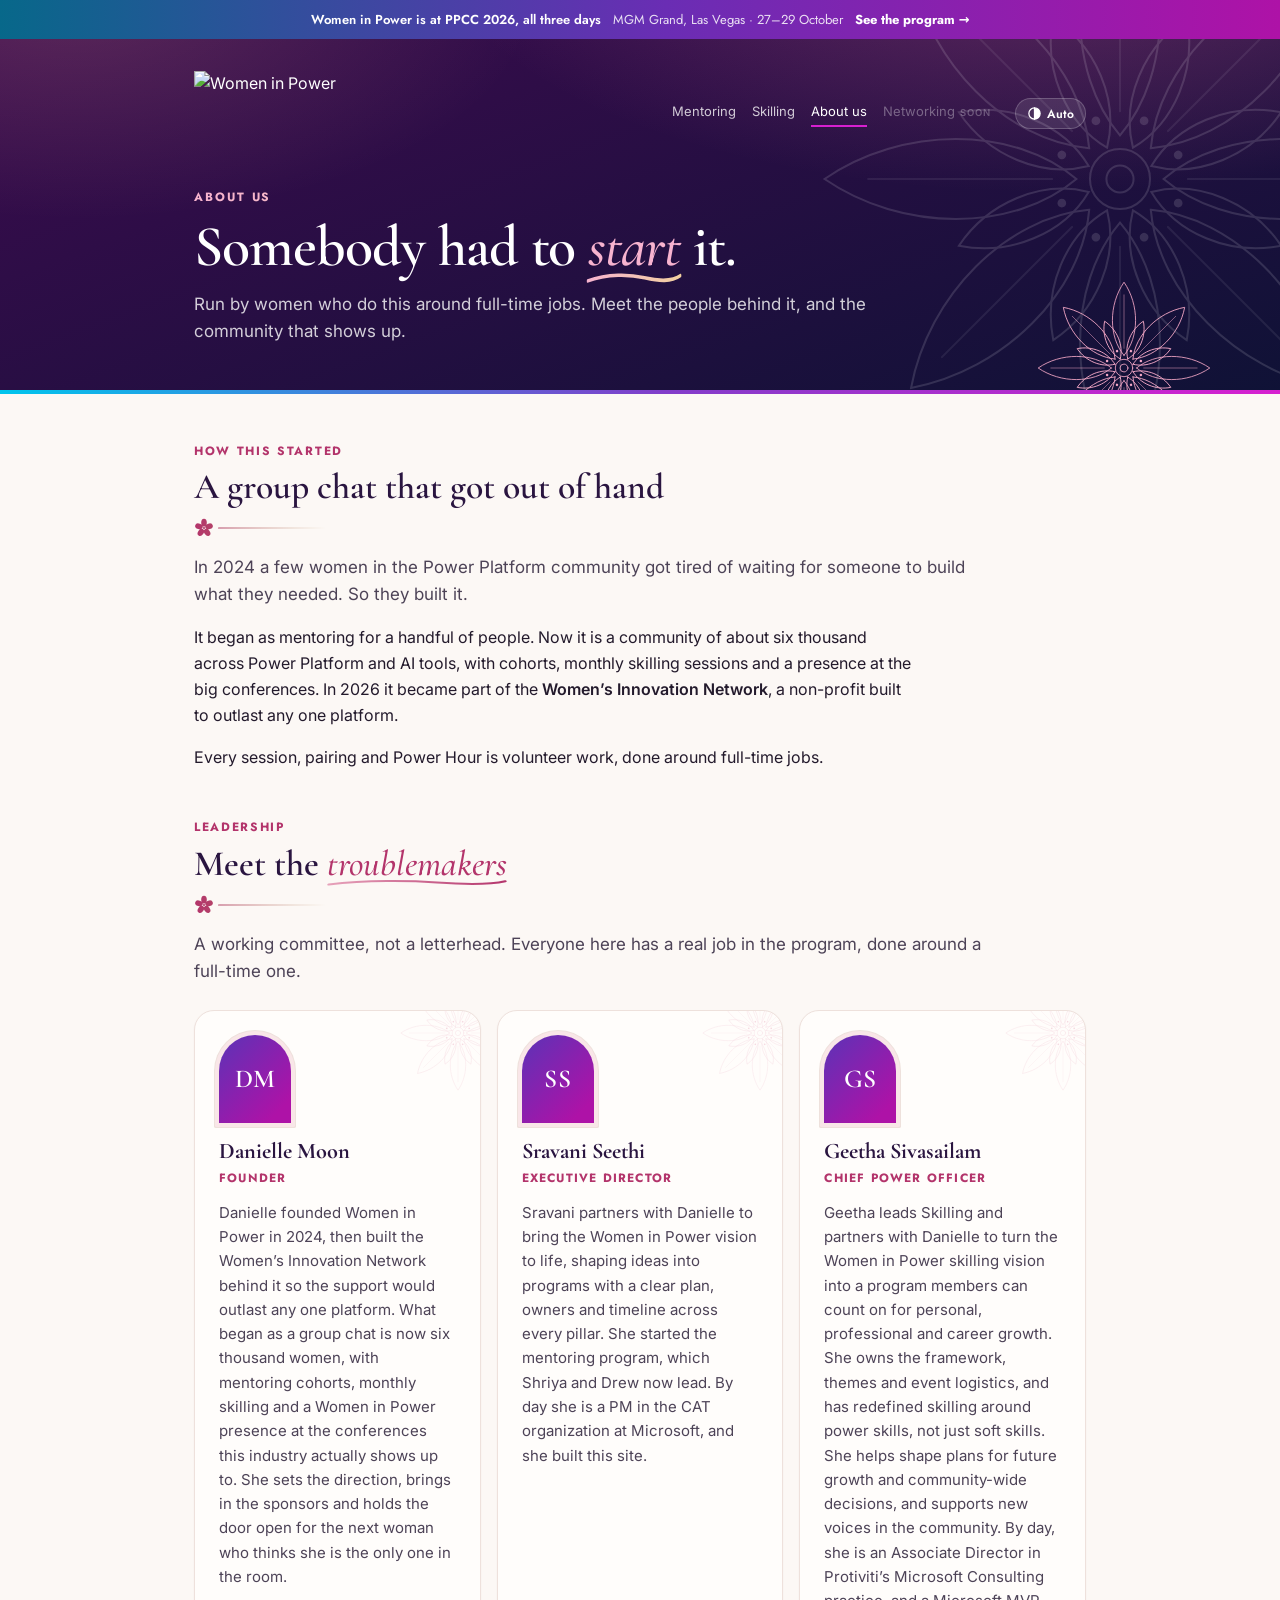
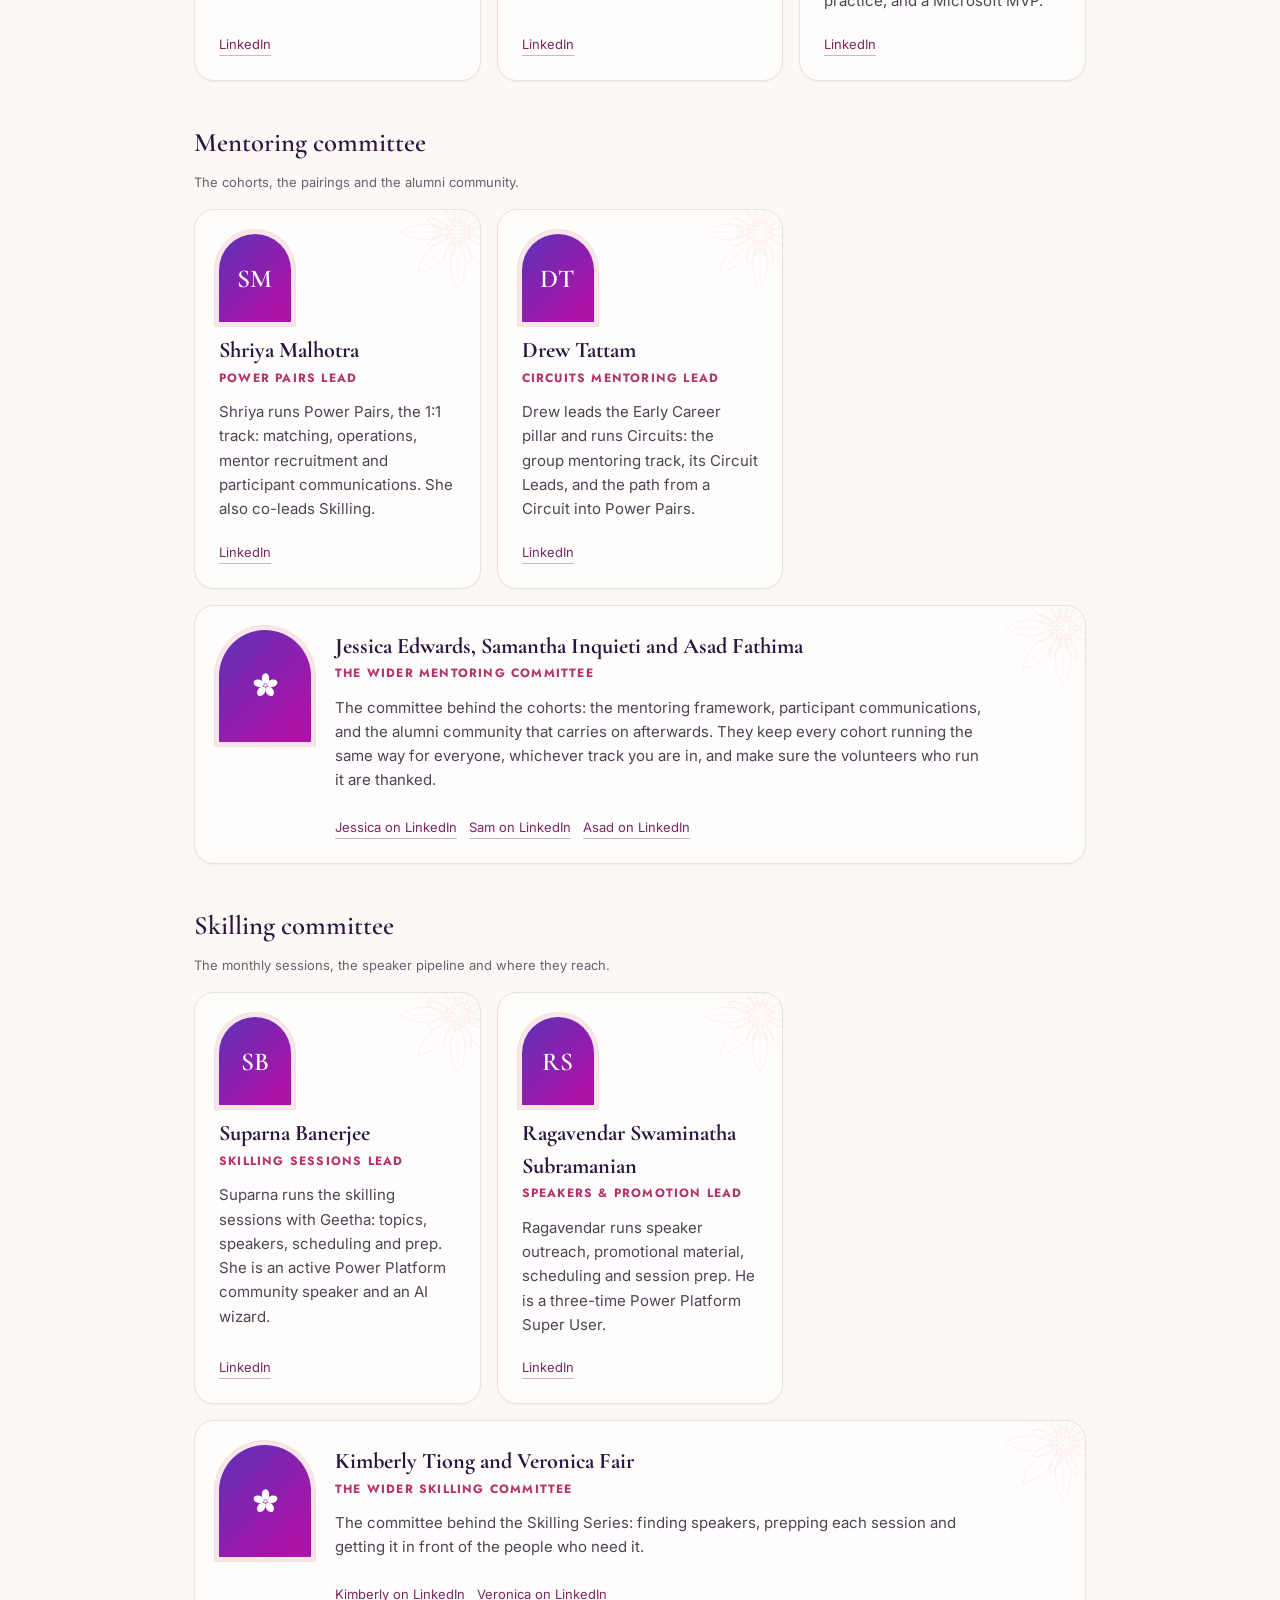
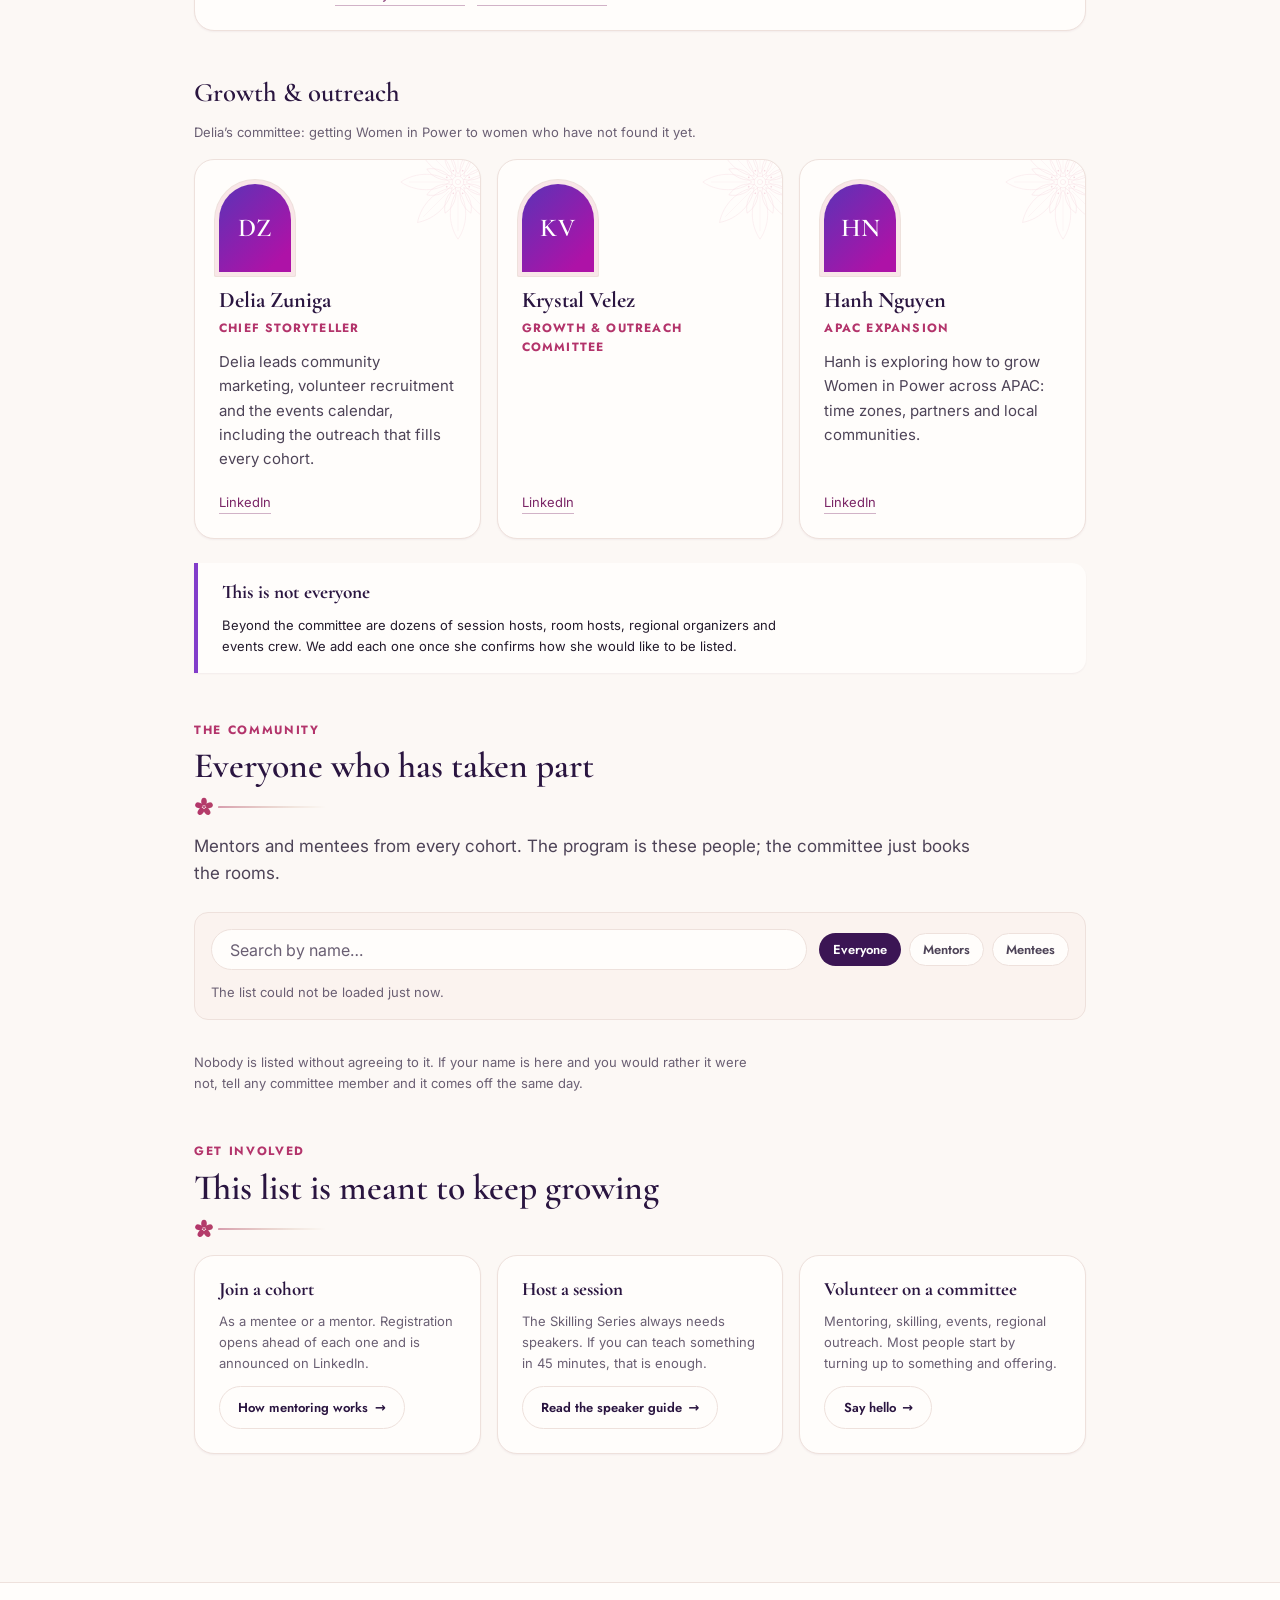
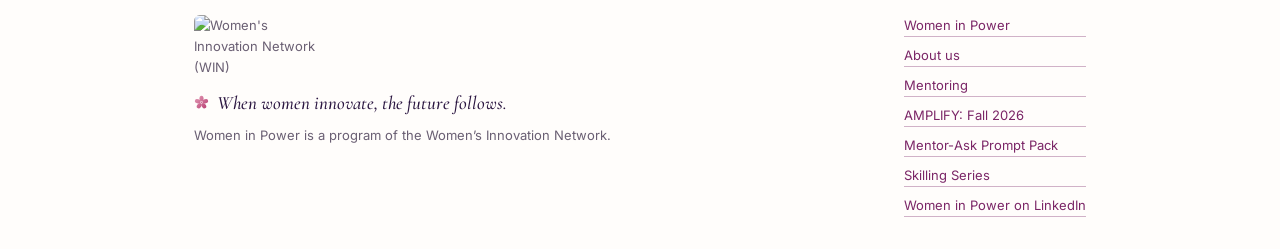
==== commit 386291e3: "Update Geetha Sivasailam's bio Replaces a line drafted from internal notes with wording supplied thr" ====
--- a/about/index.html
+++ b/about/index.html
@@ -84,7 +84,17 @@
       * Employer and job title are deliberately NOT published here. They
         change, they belong to the person, and LinkedIn already carries them.
         Exception: a person may add their own. Sravani asked for hers
-        (PM, CAT organization at Microsoft) on 11 Sep 2026.
+        (PM, CAT organization at Microsoft) on 11 Sep 2026, and Geetha's
+        (Associate Director, Microsoft Consulting practice at Protiviti,
+        and Microsoft MVP) came with her new bio on 2 Oct 2026.
+      * Geetha Sivasailam's bio was replaced on 2 Oct 2026 with wording
+        supplied through Sravani. Three small edits to it, all revertible:
+        "WiP's" spelled out to "the Women in Power", because the short form
+        belongs in maintainer notes and not in member copy; "community wide"
+        hyphenated and the list after it rebuilt so it does not mix noun
+        phrases with a verb phrase; and the dash in the job title replaced
+        with "in Protiviti's Microsoft Consulting practice", since this site
+        does not use dashes mid-sentence. The facts are untouched.
       * Ragavendar Swaminatha Subramanian, Kimberly Tiong and Veronica Fair
         joined the Skilling committee on 24 Sep 2026, links and Ragavendar's
         line supplied by Sravani. Kimberly and Veronica share one card with
@@ -130,7 +140,7 @@
           <p class="person-name">Geetha Sivasailam</p>
           <p class="person-role">Chief Power Officer</p>
         </div>
-        <p class="person-bio">Geetha leads the Skilling Series and event logistics: the framework, speakers, registration and recordings. She moved skilling to themed programs built on power skills, not soft skills.</p>
+        <p class="person-bio">Geetha leads Skilling and partners with Danielle to turn the Women in Power skilling vision into a program members can count on for personal, professional and career growth. She owns the framework, themes and event logistics, and has redefined skilling around power skills, not just soft skills. She helps shape plans for future growth and community-wide decisions, and supports new voices in the community. By day, she is an Associate Director in Protiviti&rsquo;s Microsoft Consulting practice, and a Microsoft MVP.</p>
         <p class="person-links"><a href="https://www.linkedin.com/in/gsivasailam" target="_blank" rel="noopener">LinkedIn</a></p>
       </article>
 
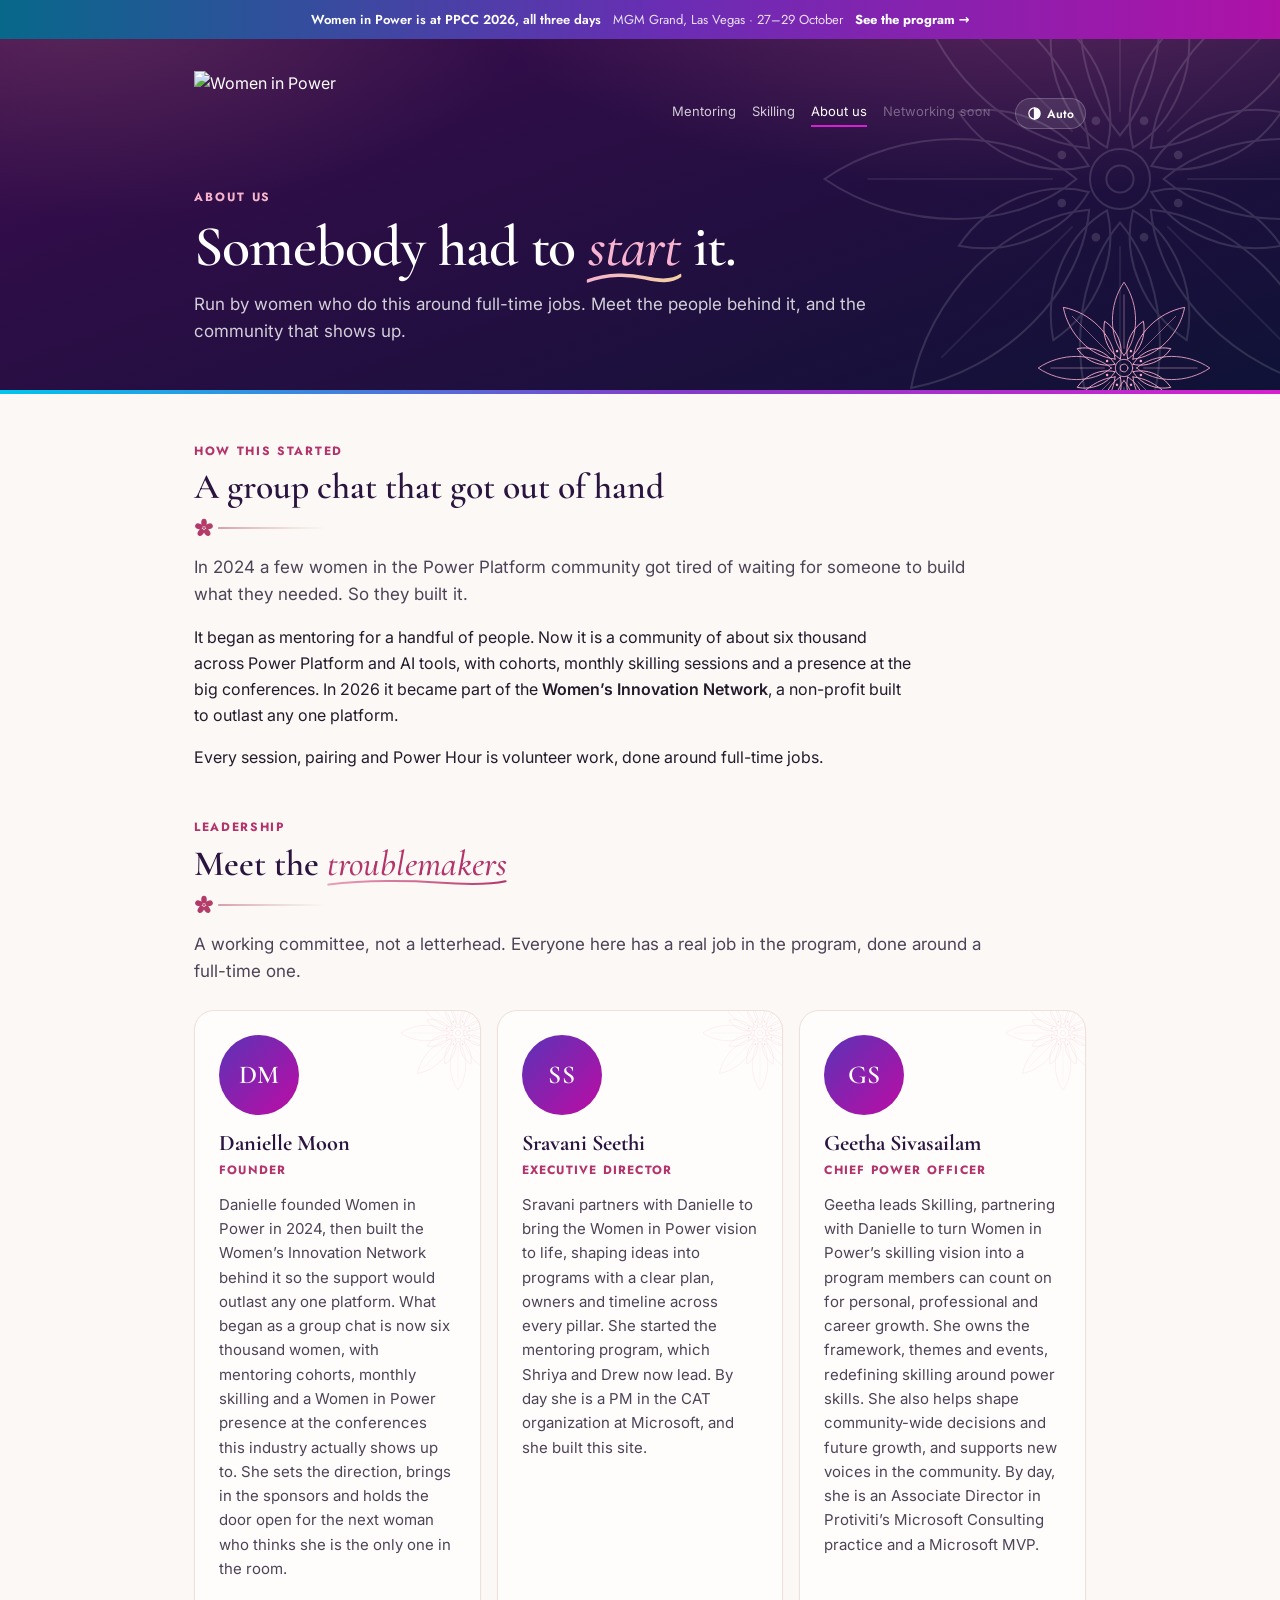
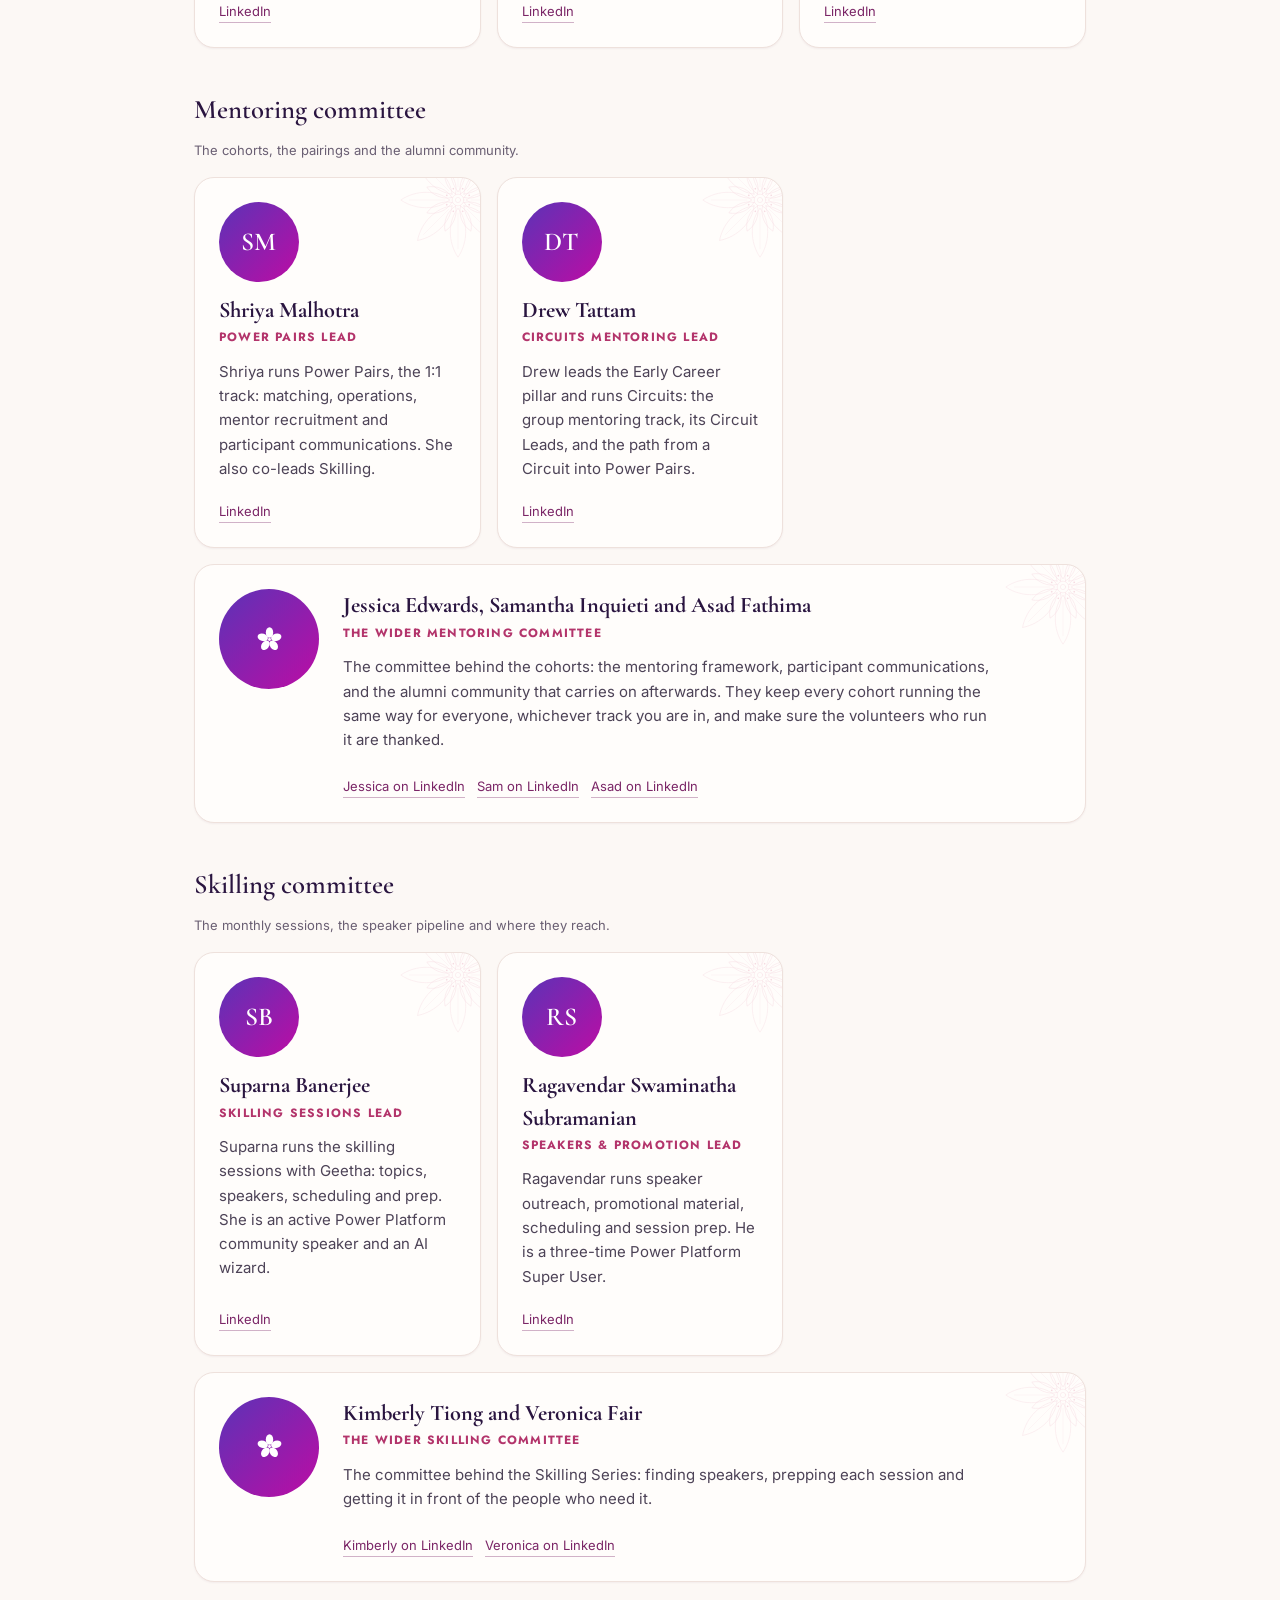
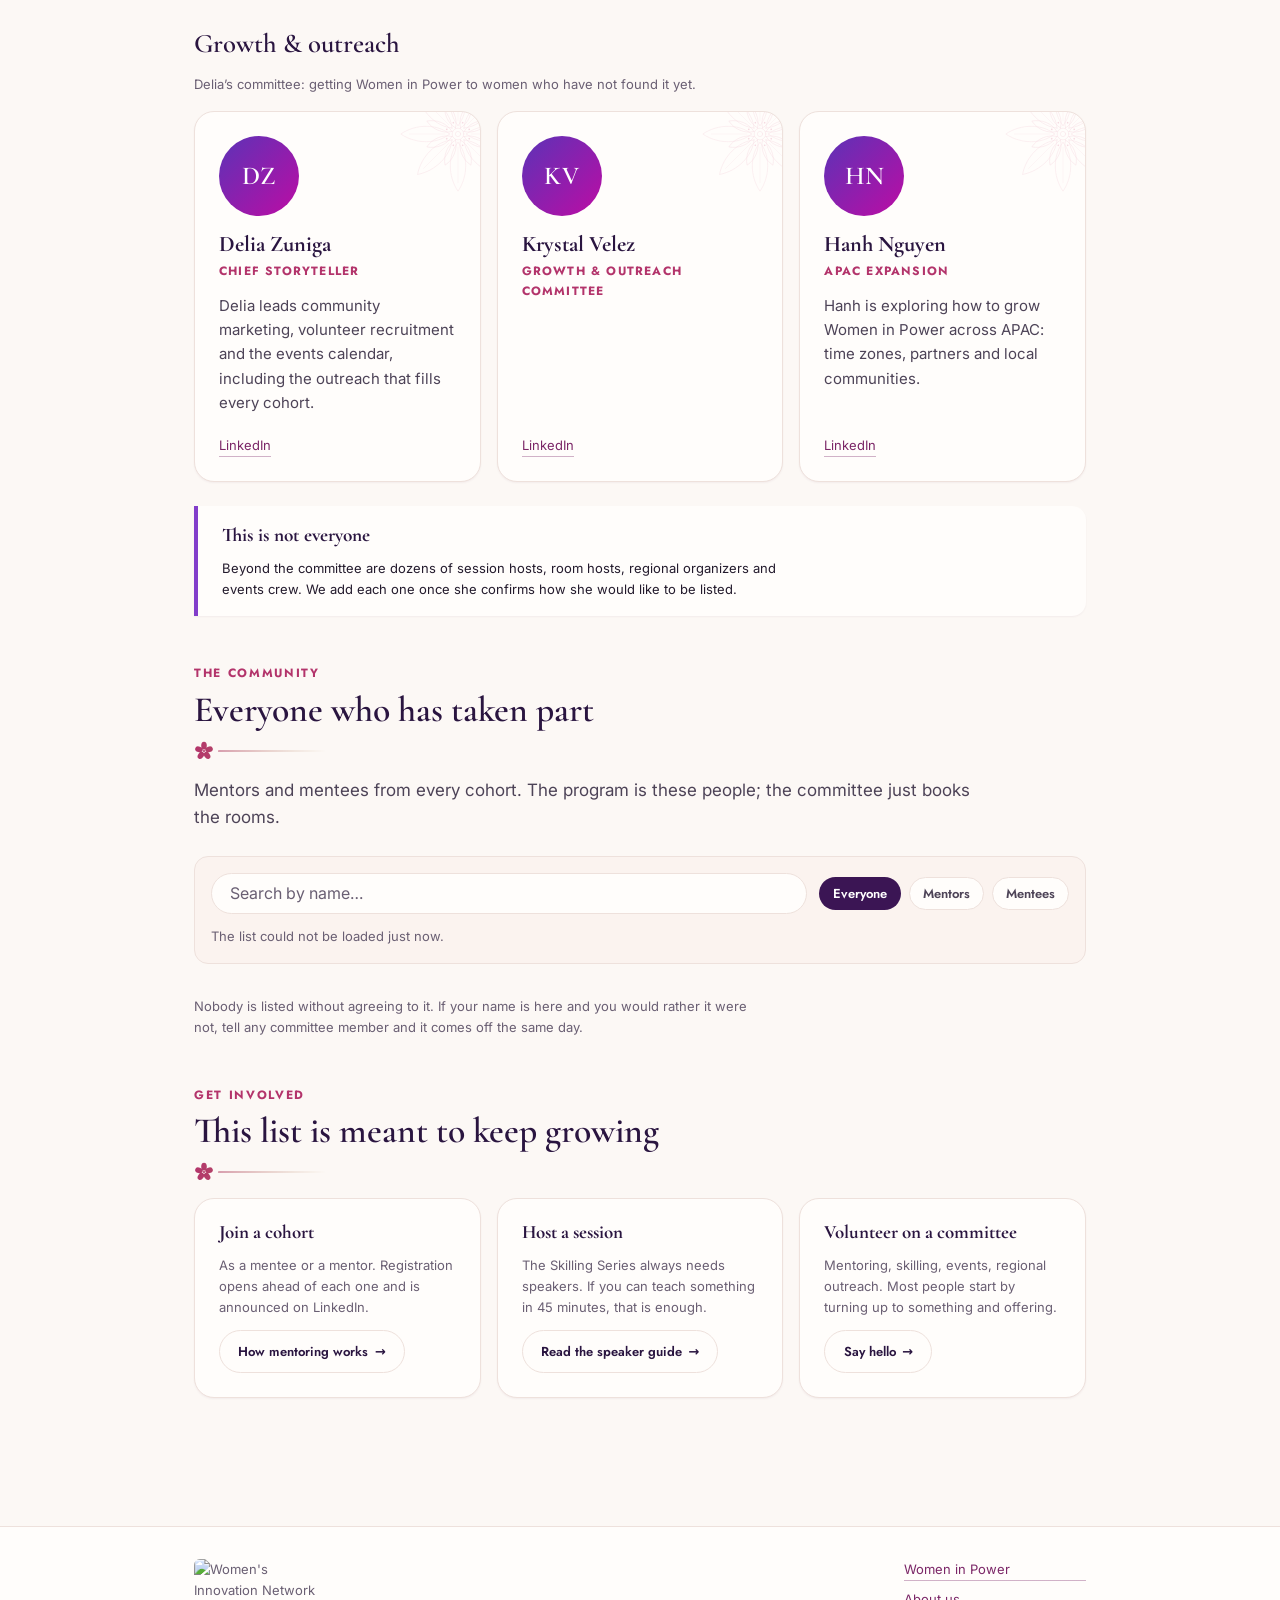
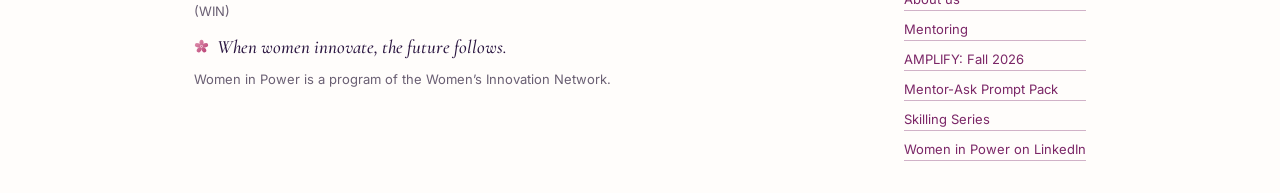
==== commit e9c96b53: "Geetha's revised bio, published word for word Sravani's revision of the version that went in earlier" ====
--- a/about/index.html
+++ b/about/index.html
@@ -88,13 +88,12 @@
         (Associate Director, Microsoft Consulting practice at Protiviti,
         and Microsoft MVP) came with her new bio on 2 Oct 2026.
       * Geetha Sivasailam's bio was replaced on 2 Oct 2026 with wording
-        supplied through Sravani. Three small edits to it, all revertible:
-        "WiP's" spelled out to "the Women in Power", because the short form
-        belongs in maintainer notes and not in member copy; "community wide"
-        hyphenated and the list after it rebuilt so it does not mix noun
-        phrases with a verb phrase; and the dash in the job title replaced
-        with "in Protiviti's Microsoft Consulting practice", since this site
-        does not use dashes mid-sentence. The facts are untouched.
+        supplied through Sravani, then revised by her the same day. The
+        revision is published WORD FOR WORD, with only the apostrophes turned
+        into entities. Do not tidy it: the first version was edited here for
+        house style and she wrote those edits into this one herself, so it is
+        hers and it is already in house style. If it needs changing, ask her
+        rather than editing it in place.
       * Ragavendar Swaminatha Subramanian, Kimberly Tiong and Veronica Fair
         joined the Skilling committee on 24 Sep 2026, links and Ragavendar's
         line supplied by Sravani. Kimberly and Veronica share one card with
@@ -140,7 +139,7 @@
           <p class="person-name">Geetha Sivasailam</p>
           <p class="person-role">Chief Power Officer</p>
         </div>
-        <p class="person-bio">Geetha leads Skilling and partners with Danielle to turn the Women in Power skilling vision into a program members can count on for personal, professional and career growth. She owns the framework, themes and event logistics, and has redefined skilling around power skills, not just soft skills. She helps shape plans for future growth and community-wide decisions, and supports new voices in the community. By day, she is an Associate Director in Protiviti&rsquo;s Microsoft Consulting practice, and a Microsoft MVP.</p>
+        <p class="person-bio">Geetha leads Skilling, partnering with Danielle to turn Women in Power&rsquo;s skilling vision into a program members can count on for personal, professional and career growth. She owns the framework, themes and events, redefining skilling around power skills. She also helps shape community-wide decisions and future growth, and supports new voices in the community. By day, she is an Associate Director in Protiviti&rsquo;s Microsoft Consulting practice and a Microsoft MVP.</p>
         <p class="person-links"><a href="https://www.linkedin.com/in/gsivasailam" target="_blank" rel="noopener">LinkedIn</a></p>
       </article>
 
--- a/assets/css/wip.css
+++ b/assets/css/wip.css
@@ -1149,14 +1149,19 @@
   display: flex; flex-direction: column; gap: var(--s-3);
 }
 .person-avatar {
-  /* A soft arch rather than a circle: the 999px top corners clamp to half
-     the width, so the top is a true semicircle at any size. */
-  width: 72px; height: 88px; border-radius: 999px 999px var(--r-md) var(--r-md); flex: none;
+  /* A circle. This was an arch, 72x88 with rounded top corners and a square
+     base: a shape that, drawn around a person's face and outlined with a thin
+     ring, reads as a headstone. Nobody intends that and everybody sees it. A
+     circle carries no such reading at any size, and the page already has the
+     bloom motif doing the decorative work. */
+  width: 80px; height: 80px; border-radius: 50%; flex: none;
   display: grid; place-items: center; overflow: hidden;
   background: var(--ribbon-round); color: #fff;
   font-family: var(--font-serif); font-size-adjust: var(--serif-adjust); font-weight: 600; font-size: 1.45rem; letter-spacing: .01em;
-  /* A blush halo, so a photo reads as framed rather than cut out. */
-  box-shadow: 0 0 0 4px var(--blush), 0 0 0 5px var(--line);
+  /* No ring. The halo and hairline were there to stop a photo looking cut
+     out of the card, but an outline around a portrait is most of what made
+     the old shape funereal. A circle holds its own edge. */
+  box-shadow: none;
 }
 img.person-avatar { object-fit: cover; }
 
@@ -1177,7 +1182,7 @@
   .person-feature {
     display: grid; grid-template-columns: auto 1fr; column-gap: var(--s-5); align-items: start;
   }
-  .person-feature .person-avatar { width: 92px; height: 112px; font-size: 1.6rem; grid-row: 1 / span 3; }
+  .person-feature .person-avatar { width: 100px; height: 100px; font-size: 1.7rem; grid-row: 1 / span 3; }
   .person-feature .person-bio,
   .person-feature .person-links { grid-column: 2; }
   .person-feature .person-links { margin-top: var(--s-3); padding-top: 0; }
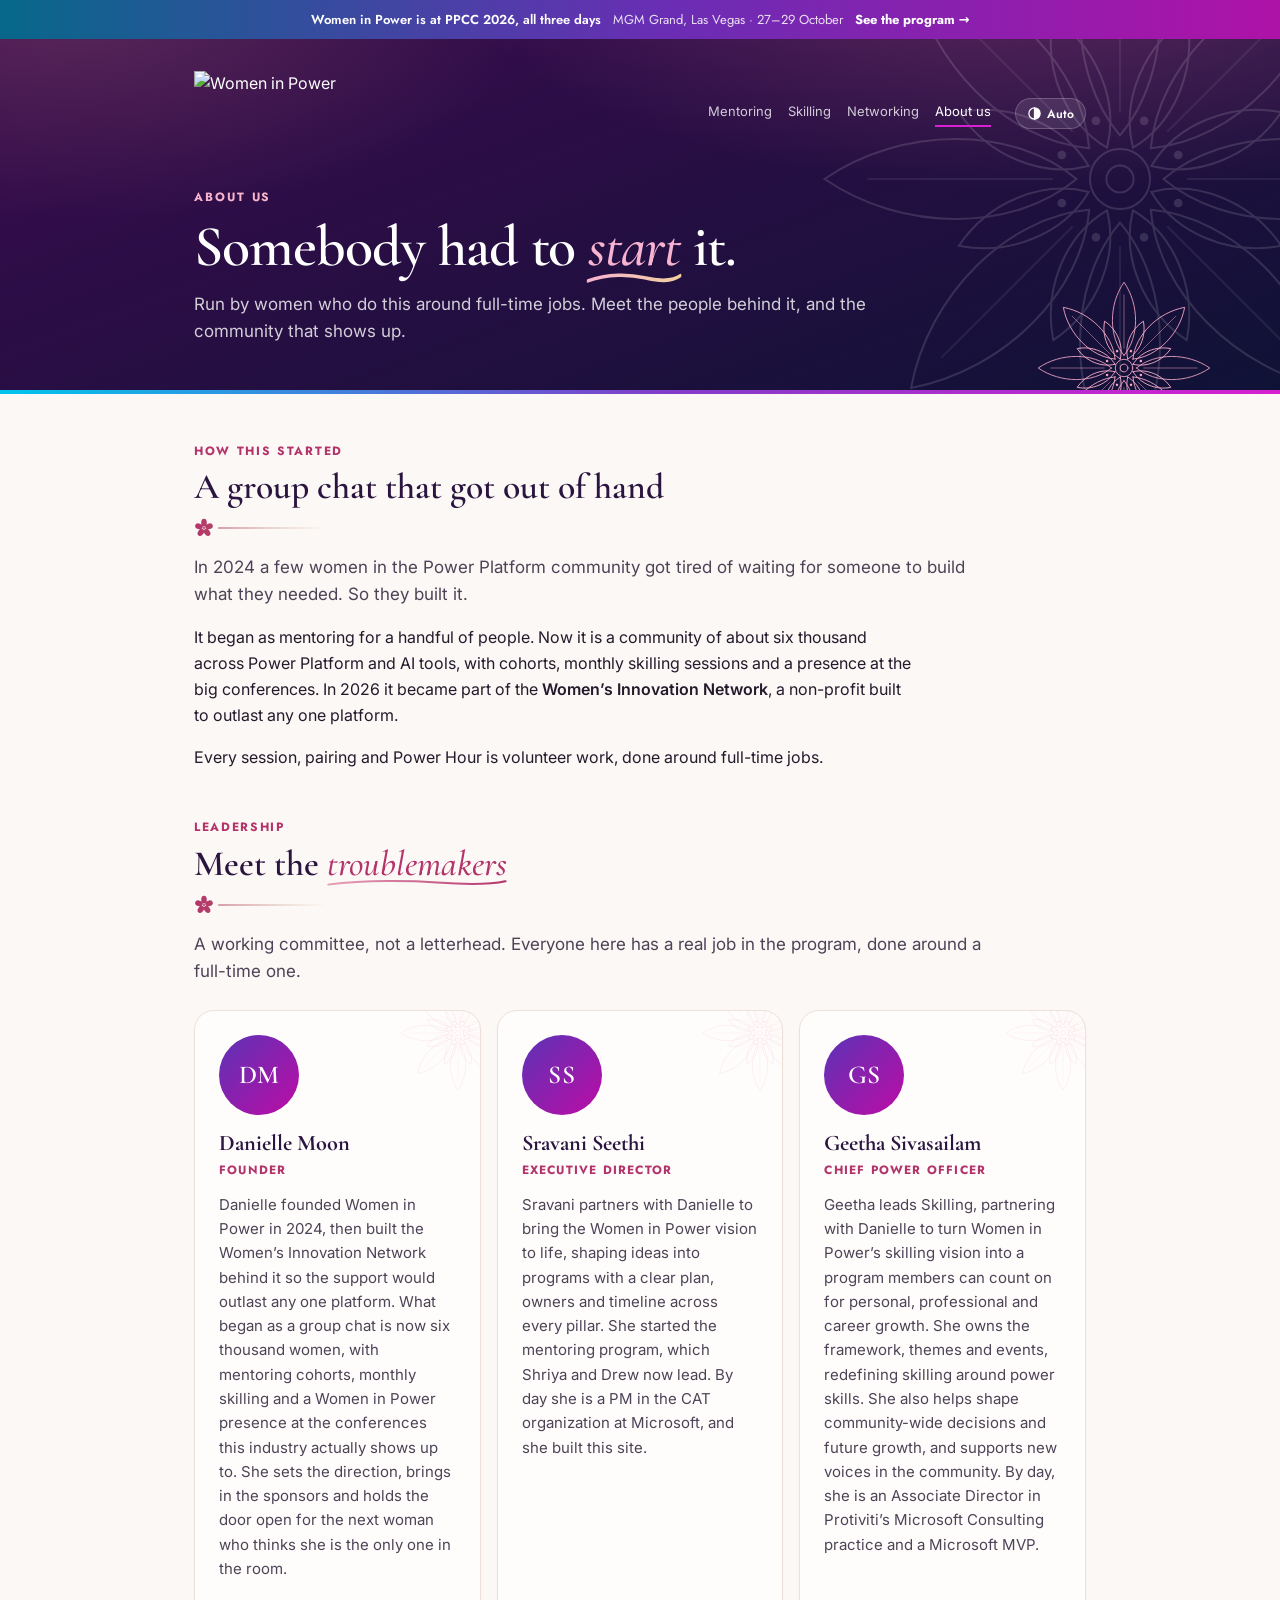
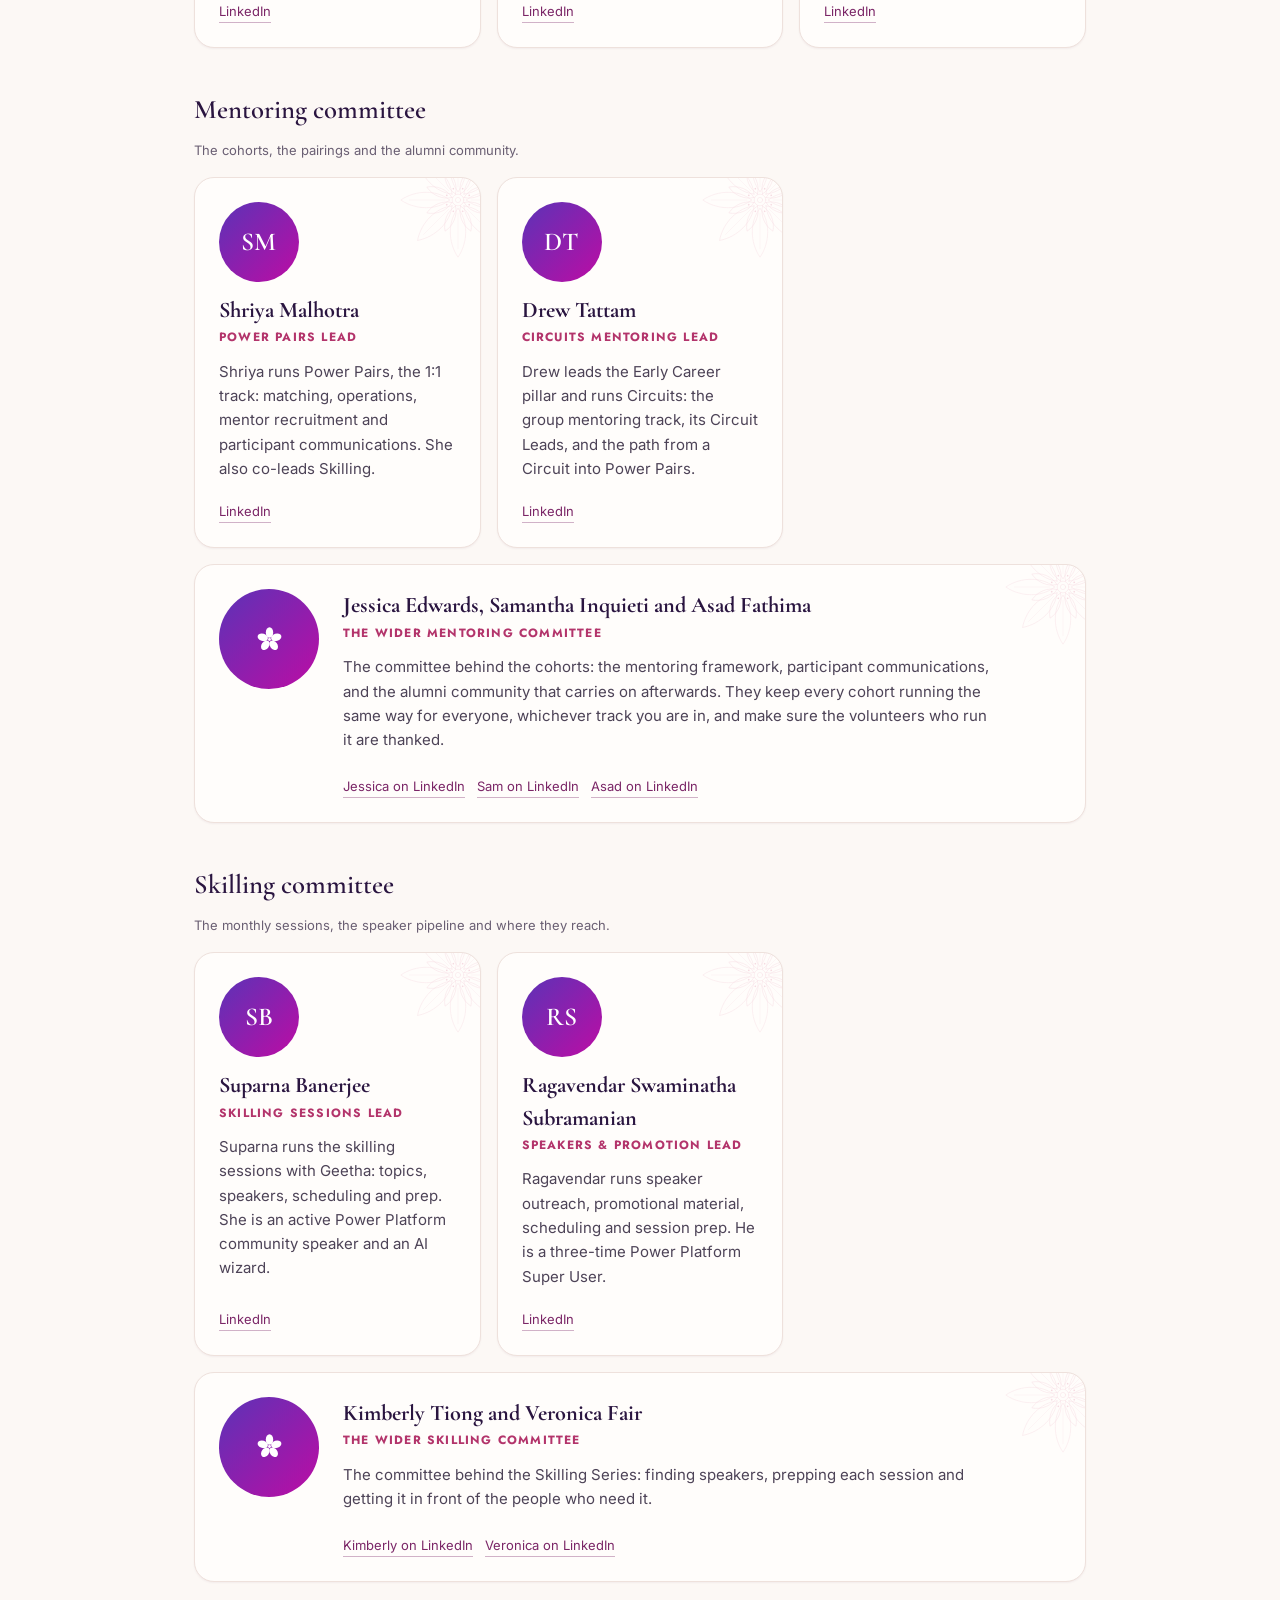
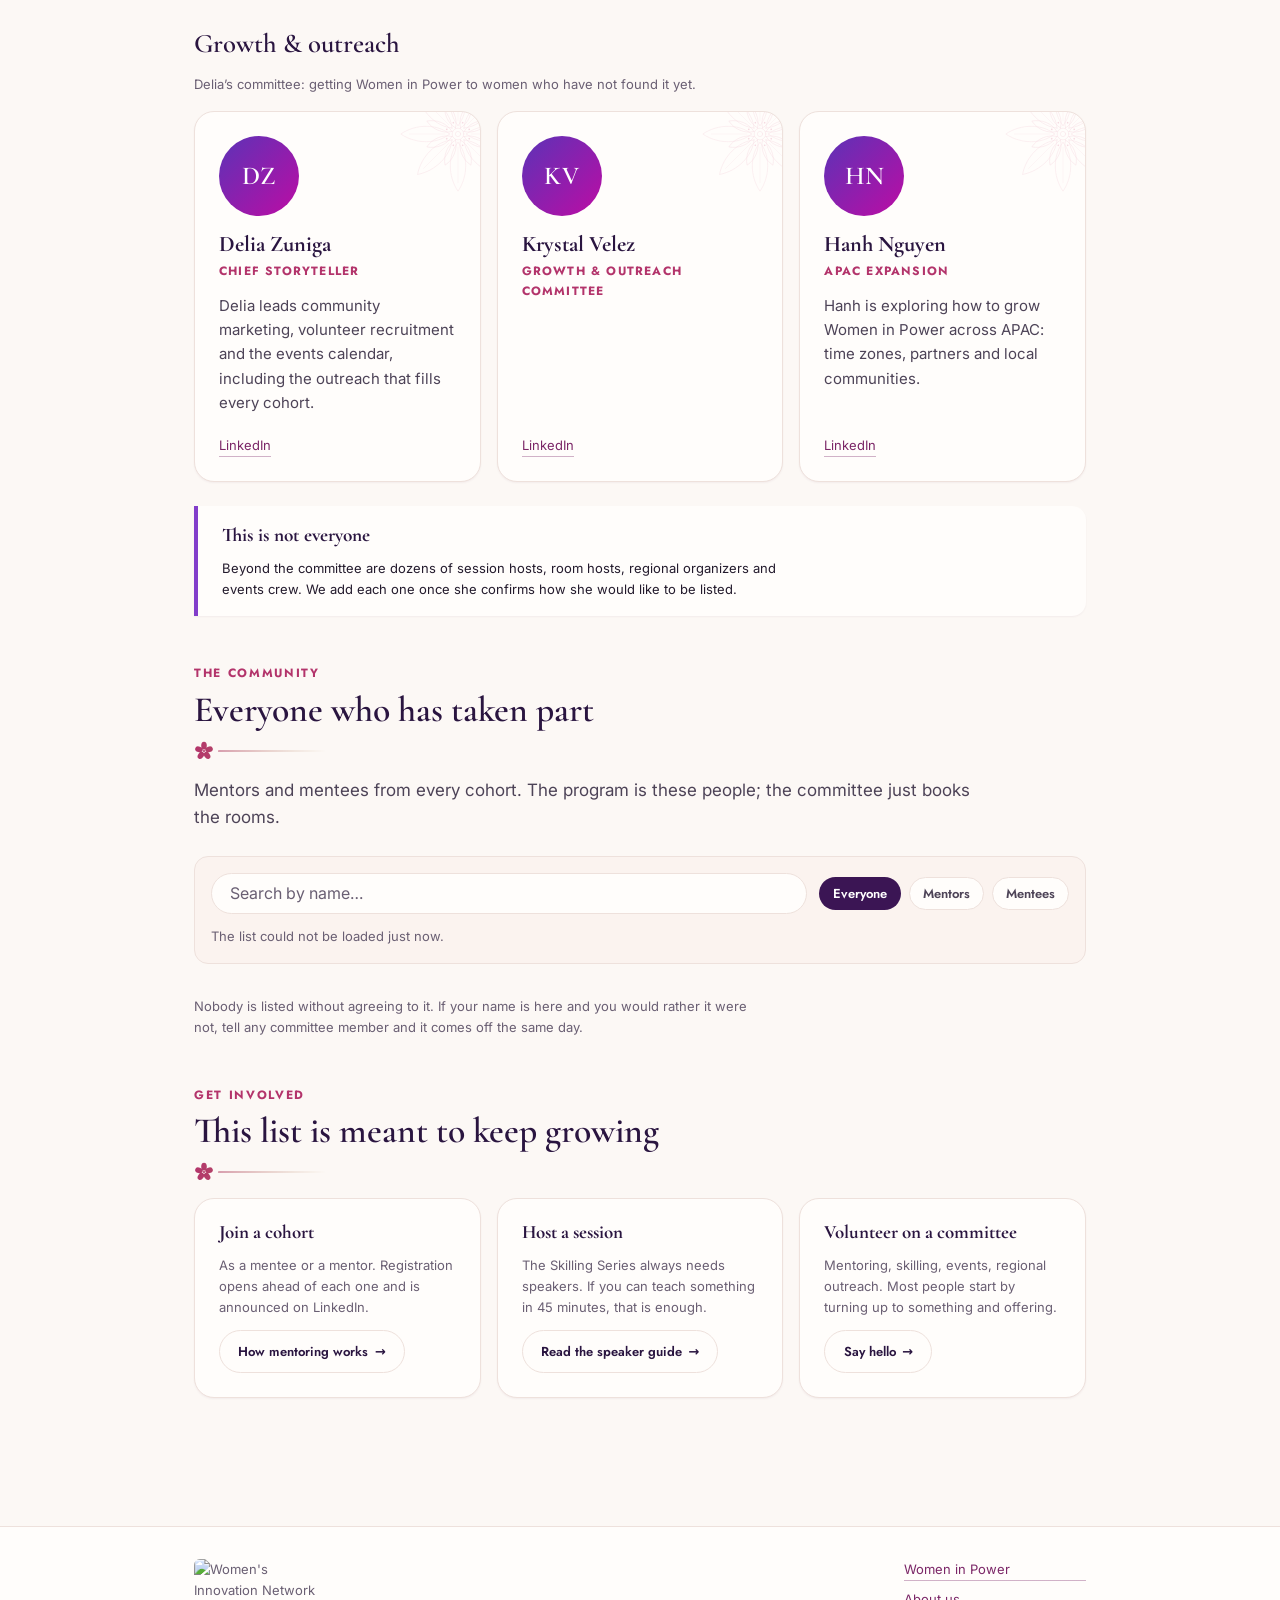
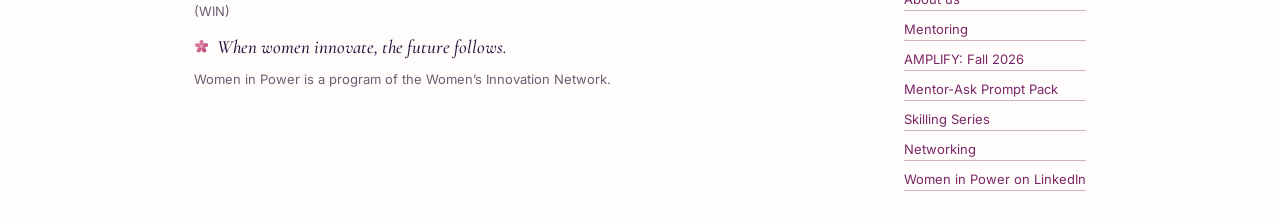
==== commit a223ffc9: "Publish the Networking pillar The third and last placeholder becomes a page. The masthead is now Men" ====
--- a/about/index.html
+++ b/about/index.html
@@ -34,8 +34,8 @@
         <nav class="masthead-nav" aria-label="Main">
           <a href="../mentoring/">Mentoring</a>
           <a href="../skilling/">Skilling</a>
+          <a href="../networking/">Networking</a>
           <a href="./" aria-current="page">About us</a>
-          <span class="nav-soon">Networking <em>soon</em></span>
         </nav>
         <button type="button" class="theme-toggle" data-theme-toggle>Theme</button>
       </div>
@@ -359,6 +359,7 @@
       <a href="../mentoring/2026-fall/">AMPLIFY: Fall 2026</a>
       <a href="../mentoring/mentorship-prompts/">Mentor-Ask Prompt Pack</a>
       <a href="../skilling/">Skilling Series</a>
+      <a href="../networking/">Networking</a>
       <a href="https://www.linkedin.com/company/women-in-power-platform" target="_blank" rel="noopener">Women in Power on LinkedIn</a>
     </nav>
   </div>
